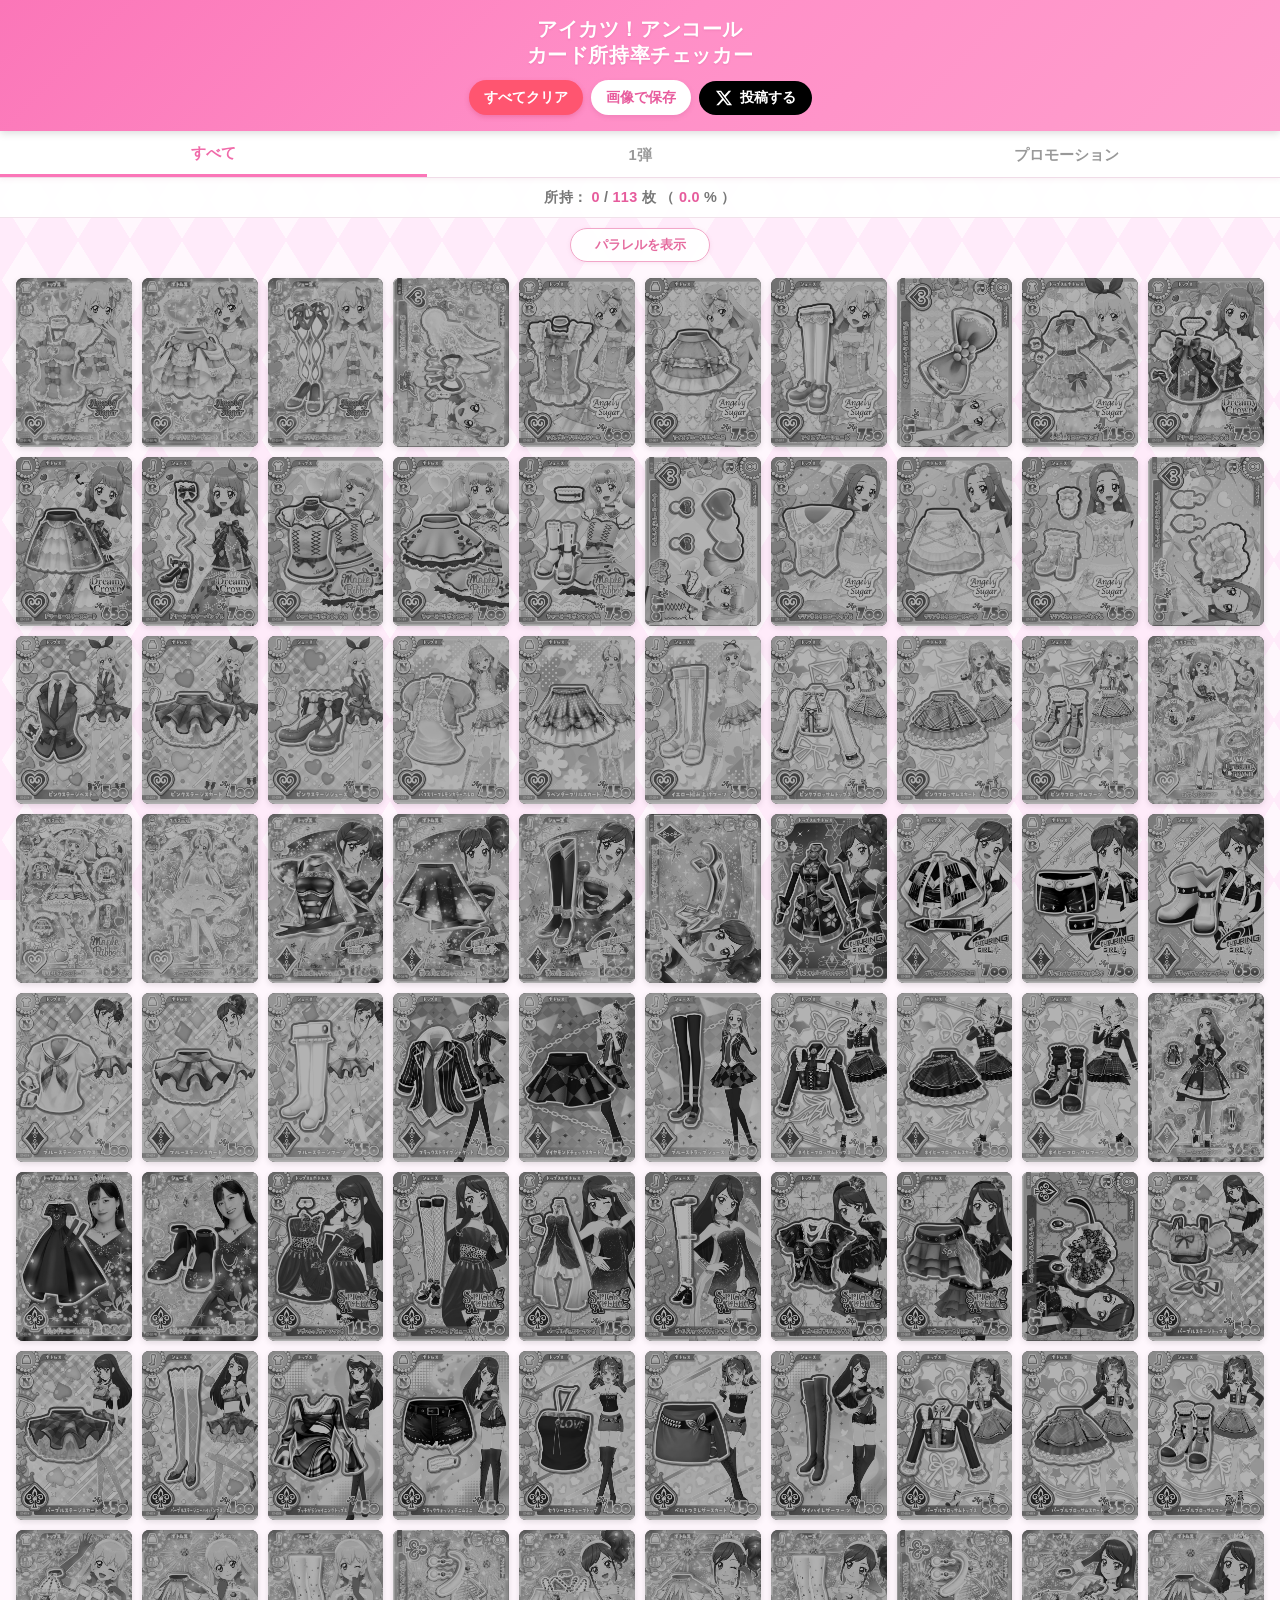
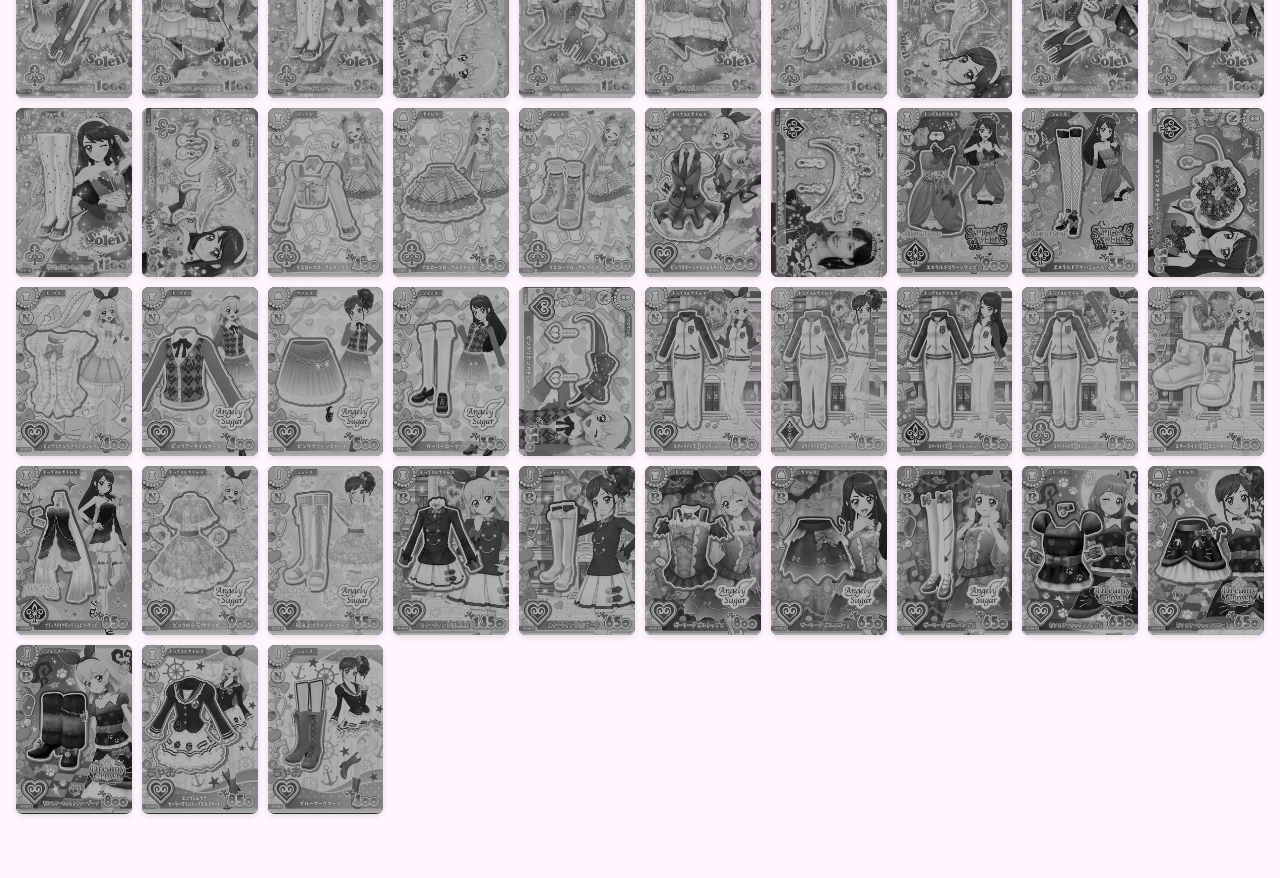
==== index.html @ 5aa7af46 "Update index.html" ====
<!DOCTYPE html>
<html lang="ja">
    <head>
        <meta charset="UTF-8">
        <meta
            name="viewport"
            content="width=device-width, initial-scale=1.0, maximum-scale=1.0"
        >

        <title>アイカツ！アンコール カード所持率チェッカー</title>

        <link rel="stylesheet" href="style.css">
    </head>

    <body>

        <!-- ==================== ヘッダー ==================== -->

        <header>
            <h1>
                アイカツ！アンコール<br>
                カード所持率チェッカー
            </h1>

            <div class="actions">

                <!-- すべてクリア -->
                <button
                    id="clearBtn"
                    class="btn danger"
                    type="button"
                >
                    すべてクリア
                </button>

                <!-- 所持状況を画像保存 -->
                <button
                    id="saveImageBtn"
                    class="btn save"
                    type="button"
                >
                    画像で保存
                </button>

                <!-- X投稿 -->
                <a
                    id="shareBtn"
                    class="x-share-btn"
                    href="#"
                    target="_blank"
                    rel="noopener noreferrer"
                >
                    <svg
                        viewBox="0 0 24 24"
                        width="18"
                        height="18"
                        fill="currentColor"
                        aria-hidden="true"
                    >
                        <path
                            d="M18.244 2.25h3.308l-7.227 8.26 8.502 11.24H16.17l-5.214-6.817L4.99 21.75H1.68l7.73-8.835L1.254 2.25H8.08l4.713 6.231zm-1.161 17.52h1.833L7.084 4.126H5.117z"
                        />
                    </svg>

                    <span>投稿する</span>
                </a>

            </div>
        </header>


        <!-- ==================== タブ ==================== -->

        <nav class="tabs">

            <button
                class="tab active"
                data-tab="all"
                type="button"
            >
                すべて
            </button>

            <button
                class="tab"
                data-tab="1"
                type="button"
            >
                1弾
            </button>

            <button
                class="tab"
                data-tab="promo"
                type="button"
            >
                プロモーション
            </button>

        </nav>


        <!-- ==================== 所持状況 ==================== -->

        <div class="stats">

            所持：
            <span id="ownedCount">0</span>
            /
            <span id="totalCount">0</span>
            枚

            （
            <span id="ownedPercentage">0</span>
            %
            ）

        </div>


        <!-- ==================== 表示設定 ==================== -->

        <div class="display-controls">

            <!-- 拡大・縮小 -->
            <button
                id="displayToggleBtn"
                class="display-toggle"
                type="button"
                aria-label="カード表示枚数を変更"
                aria-expanded="false"
            >
                <span class="display-toggle-label">拡大</span>

                <span
                    class="display-toggle-icon"
                    aria-hidden="true"
                >
                    +
                </span>
            </button>


            <!-- パラレル表示・非表示 -->
            <button
                id="parallelToggleBtn"
                class="display-toggle parallel-toggle"
                type="button"
                aria-label="パラレルカードの表示を変更"
                aria-pressed="false"
            >
                <span class="parallel-toggle-label">パラレルを表示</span>
            </button>

        </div>


        <!-- ==================== カード一覧 ==================== -->

        <main
            id="cardGrid"
            class="card-grid"
        ></main>


        <!-- ==================== スクリプト ==================== -->

        <script src="cards.js"></script>
        <script src="app.js"></script>

    </body>
</html>
---- style.css ----
/* =========================================================
   基本設定
========================================================= */

* {
  box-sizing: border-box;
  margin: 0;
  padding: 0;
}

html {
  scroll-behavior: smooth;
}

body {
  font-family:
    "Hiragino Maru Gothic ProN",
    "Hiragino Maru Gothic Pro",
    "Yu Gothic",
    "YuGothic",
    "Meiryo",
    sans-serif;

  font-weight: 500;
  color: #333;

  margin: 0;
  padding-bottom: 40px;

  min-height: 100vh;

  background-color: #fff7fd;

  background-image:
    linear-gradient(58deg, #ffebfa 26%, transparent 26.5%),
    linear-gradient(-58deg, #ffebfa 26%, transparent 26.5%),
    linear-gradient(58deg, transparent 73.5%, #ffebfa 74%),
    linear-gradient(-58deg, transparent 73.5%, #ffebfa 74%);

  background-size: 52px 80px;

  background-position:
    0 0,
    0 0,
    0 0,
    0 0;

  background-attachment: fixed;
}


/* =========================================================
   ヘッダー
========================================================= */

header {
  background:
    linear-gradient(
      135deg,
      #fb76b8 0%,
      #ff8fc7 50%,
      #ff9ecd 100%
    );

  color: #fff;

  padding: 16px;

  text-align: center;

  position: sticky;
  top: 0;

  z-index: 100;

  box-shadow:
    0 2px 8px rgba(0, 0, 0, 0.15);
}

header h1 {
  font-family:
    "Hiragino Maru Gothic ProN",
    "Hiragino Maru Gothic Pro",
    "Yu Gothic",
    "YuGothic",
    "Meiryo",
    sans-serif;

  font-size: 1.25rem;

  line-height: 1.3;

  font-weight: 700;

  margin-bottom: 12px;

  letter-spacing: 0.03em;

  text-shadow:
    0 1px 2px rgba(180, 60, 120, 0.2);
}


/* =========================================================
   ヘッダー内ボタン
========================================================= */

.actions {
  display: flex;

  gap: 8px;

  justify-content: center;

  align-items: center;

  flex-wrap: wrap;
}

.btn {
  border: none;

  border-radius: 999px;

  padding: 8px 15px;

  font-family: inherit;

  font-size: 0.9rem;

  font-weight: 700;

  cursor: pointer;

  transition:
    transform 0.15s,
    box-shadow 0.15s,
    opacity 0.15s;

  white-space: nowrap;
}

.btn:active {
  transform: scale(0.95);
}


/* =========================================================
   すべてクリア
========================================================= */

.btn.danger {
  background: #ff5570;

  color: #fff;

  box-shadow:
    0 2px 5px rgba(200, 40, 80, 0.25);
}

.btn.danger:hover {
  background: #ff4261;
}


/* =========================================================
   画像保存
========================================================= */

.btn.save {
  background: #fff;

  color: #e85b9d;

  box-shadow:
    0 2px 5px rgba(180, 70, 130, 0.2);
}

.btn.save:hover {
  background: #fff5fa;
}


/* =========================================================
   X投稿ボタン
========================================================= */

.x-share-btn {
  display: inline-flex;

  align-items: center;

  justify-content: center;

  gap: 7px;

  padding: 8px 16px;

  background: #000;

  color: #fff;

  border-radius: 999px;

  font-family: inherit;

  font-size: 0.9rem;

  font-weight: 700;

  text-decoration: none;

  border: none;

  cursor: pointer;

  transition:
    transform 0.15s,
    background 0.15s;

  line-height: 1;

  white-space: nowrap;
}

.x-share-btn:hover {
  background: #222;

  transform: scale(0.97);
}

.x-share-btn:active {
  transform: scale(0.94);
}

.x-share-btn svg {
  flex-shrink: 0;
}


/* =========================================================
   タブ
========================================================= */

.tabs {
  display: flex;

  background: rgba(255, 255, 255, 0.98);

  border-bottom: 1px solid #f0dce8;

  position: sticky;

  top: var(--header-height, 110px);

  z-index: 90;

  box-shadow:
    0 2px 5px rgba(180, 100, 140, 0.08);
}

.tab {
  flex: 1;

  min-width: 0;

  padding: 13px 4px 11px;

  border: none;

  background: transparent;

  font-family: inherit;

  font-size: 0.92rem;

  font-weight: 700;

  color: #999;

  cursor: pointer;

  transition:
    color 0.2s,
    background 0.2s;

  position: relative;
}

.tab:hover {
  background: #fff7fb;

  color: #e88bb5;
}

.tab.active {
  color: #f06aa9;

  background: #fff;

  border-bottom: 3px solid #fb76b8;
}


/* =========================================================
   所持率
========================================================= */

.stats {
  text-align: center;

  padding: 10px 8px;

  font-size: 0.9rem;

  font-weight: 600;

  color: #777;

  background: rgba(255, 255, 255, 0.95);

  border-bottom: 1px solid #f0e2ea;

  letter-spacing: 0.02em;
}

.stats span {
  color: #e65b9c;

  font-weight: 700;
}


/* =========================================================
   表示設定ボタン
========================================================= */

.display-controls {
  display: flex;

  justify-content: center;

  align-items: center;

  gap: 8px;

  padding: 10px 12px 2px;
}


/* =========================================================
   表示設定ボタン共通
   パラレル・拡大縮小を完全に同じサイズにする
========================================================= */

.parallel-toggle,
.display-toggle {
  display: inline-flex;

  align-items: center;

  justify-content: center;

  width: 140px;

  min-width: 140px;

  height: 34px;

  padding: 0 13px;

  border: 1px solid #f2a7c9;

  border-radius: 999px;

  background: rgba(255, 255, 255, 0.95);

  color: #e56b9f;

  font-family: inherit;

  font-size: 0.8rem;

  font-weight: 700;

  line-height: 1;

  cursor: pointer;

  box-shadow:
    0 1px 4px rgba(200, 90, 140, 0.12);

  transition:
    background 0.2s,
    color 0.2s,
    transform 0.15s,
    box-shadow 0.2s;

  white-space: nowrap;

  appearance: none;

  -webkit-appearance: none;
}


/* =========================================================
   ボタン共通ホバー
========================================================= */

.parallel-toggle:hover,
.display-toggle:hover {
  background: #fff1f8;

  box-shadow:
    0 2px 6px rgba(200, 90, 140, 0.18);
}


/* =========================================================
   ボタン共通クリック
========================================================= */

.parallel-toggle:active,
.display-toggle:active {
  transform: scale(0.94);
}


/* =========================================================
   パラレル表示中
========================================================= */

.parallel-toggle.is-active {
  background: #f783b6;

  border-color: #f783b6;

  color: #fff;

  box-shadow:
    0 2px 5px rgba(200, 90, 140, 0.25);
}

.parallel-toggle.is-active:hover {
  background: #e965a3;

  border-color: #e965a3;
}


/* =========================================================
   拡大縮小ボタン
========================================================= */

.display-toggle {
  gap: 8px;
}


/* =========================================================
   拡大縮小ボタンの文字
========================================================= */

.display-toggle-label {
  display: inline-block;

  line-height: 1;
}


/* =========================================================
   拡大縮小ボタンのアイコン
========================================================= */

.display-toggle-icon {
  display: inline-flex;

  align-items: center;

  justify-content: center;

  flex-shrink: 0;

  width: 18px;

  height: 18px;

  border-radius: 50%;

  background: #f783b6;

  color: #fff;

  font-size: 15px;

  font-weight: 700;

  line-height: 18px;

  transition:
    transform 0.25s ease,
    background 0.2s ease;
}

.display-toggle.is-expanded .display-toggle-icon {
  background: #e965a3;

  transform: rotate(180deg);
}


/* =========================================================
   カード一覧
========================================================= */

.card-grid {
  display: grid;

  grid-template-columns:
    repeat(10, minmax(0, 1fr));

  gap: 10px;

  padding: 14px 16px 24px;

  width: 100%;

  max-width: 1600px;

  margin: 0 auto;
}


/* =========================================================
   カード
========================================================= */

.card-item {
  position: relative;

  aspect-ratio: 59 / 86;

  border-radius: 7px;

  overflow: hidden;

  box-shadow:
    0 2px 6px rgba(0, 0, 0, 0.12);

  cursor: pointer;

  user-select: none;

  background: #2a2a2a;

  transition:
    transform 0.15s,
    box-shadow 0.15s;
}

.card-item:hover {
  box-shadow:
    0 4px 10px rgba(0, 0, 0, 0.18);
}

.card-item:active {
  transform: scale(0.95);
}


/* =========================================================
   カード画像
========================================================= */

.card-item img {
  width: 100%;

  height: 100%;

  object-fit: contain;

  display: block;

  transition: none !important;
}


/* =========================================================
   横長画像
========================================================= */

.card-item img.rotate-90 {
  position: absolute;

  top: 50%;

  left: 50%;

  width: 145.76%;

  height: auto;

  max-width: none;

  object-fit: contain;

  transform:
    translate(-50%, -50%)
    rotate(90deg);

  transform-origin: center center;
}


/* =========================================================
   未所持カード
========================================================= */

.card-item.unowned img {
  filter:
    grayscale(100%)
    brightness(0.7);
}


/* =========================================================
   所持数バッジ
========================================================= */

.badge {
  position: absolute;

  top: 4px;

  right: 4px;

  min-width: 22px;

  height: 22px;

  background: #ff4757;

  color: #fff;

  font-size: 12px;

  font-weight: 700;

  border-radius: 11px;

  display: flex;

  align-items: center;

  justify-content: center;

  padding: 0 5px;

  box-shadow:
    0 1px 3px rgba(0, 0, 0, 0.3);

  z-index: 10;

  line-height: 1;
}

.badge.hidden {
  display: none;
}


/* =========================================================
   PC
   横10枚固定
   表示設定ボタンはPCでは不要
========================================================= */

@media (min-width: 769px) {

  .card-grid {
    grid-template-columns:
      repeat(10, minmax(0, 1fr));
  }


  #displayToggleBtn {
    display: none;
  }
}


/* =========================================================
   タブレット
========================================================= */

@media (min-width: 601px) and (max-width: 768px) {

  .card-grid {
    grid-template-columns:
      repeat(8, minmax(0, 1fr));

    gap: 9px;

    padding-left: 12px;

    padding-right: 12px;
  }
}


/* =========================================================
   スマホ
========================================================= */

@media (max-width: 600px) {

  header {
    padding: 13px 10px 12px;
  }

  header h1 {
    font-size: 1.08rem;

    margin-bottom: 10px;
  }


  .actions {
    gap: 6px;
  }


  .btn,
  .x-share-btn {
    padding: 7px 11px;

    font-size: 0.78rem;
  }


  .tabs {
    top: var(--header-height, 105px);
  }


  .tab {
    padding: 11px 2px 9px;

    font-size: 0.82rem;
  }


  .stats {
    padding: 8px 5px;

    font-size: 0.82rem;
  }


  .display-controls {
    padding-top: 8px;

    padding-bottom: 2px;

    gap: 6px;
  }


  /* =======================================================
     スマホでも2つのボタンを完全に同じサイズ
  ======================================================= */

  .parallel-toggle,
  .display-toggle {
    width: 140px;

    min-width: 140px;

    height: 34px;

    padding: 0 10px;

    font-size: 0.76rem;
  }


  .card-grid {

    /*
      デフォルト：横3枚
    */

    grid-template-columns:
      repeat(3, minmax(0, 1fr));

    gap: 8px;

    padding:
      10px
      8px
      20px;
  }


  /*
    「拡大」を押した状態

    横6枚
  */

  .card-grid.expanded {
    grid-template-columns:
      repeat(6, minmax(0, 1fr));

    gap: 4px;

    padding-left: 5px;

    padding-right: 5px;
  }


  .card-item {
    border-radius: 5px;
  }


  .badge {
    top: 2px;

    right: 2px;

    min-width: 18px;

    height: 18px;

    font-size: 10px;

    border-radius: 9px;

    padding: 0 4px;
  }
}


/* =========================================================
   小さいスマホ
========================================================= */

@media (max-width: 400px) {

  .actions {
    gap: 5px;
  }


  .btn,
  .x-share-btn {
    padding: 7px 9px;

    font-size: 0.74rem;
  }


  .display-controls {
    gap: 5px;
  }


  .parallel-toggle,
  .display-toggle {
    width: 135px;

    min-width: 135px;

    height: 34px;

    padding: 0 8px;

    font-size: 0.73rem;
  }


  .display-toggle-icon {
    width: 18px;

    height: 18px;

    font-size: 14px;
  }


  .card-grid {
    gap: 6px;

    padding-left: 6px;

    padding-right: 6px;
  }


  .card-grid.expanded {
    gap: 3px;

    padding-left: 3px;

    padding-right: 3px;
  }
}


/* =========================================================
   画像保存用の一時キャンバスなど
========================================================= */

#captureArea {
  position: absolute;

  left: -99999px;

  top: 0;

  pointer-events: none;

  background: #fff;
}


/* =========================================================
   保存中などの状態
========================================================= */

.is-saving {
  opacity: 0.65;

  pointer-events: none;
}


/* =========================================================
   アニメーション
========================================================= */

@keyframes displayTogglePop {

  0% {
    transform: scale(1);
  }

  50% {
    transform: scale(1.08);
  }

  100% {
    transform: scale(1);
  }
}

.display-toggle.changed {
  animation: displayTogglePop 0.25s ease;
}


/* =========================================================
   アニメーションを減らす設定の端末への配慮
========================================================= */

@media (prefers-reduced-motion: reduce) {

  *,
  *::before,
  *::after {
    scroll-behavior: auto !important;

    transition-duration: 0.01ms !important;

    animation-duration: 0.01ms !important;

    animation-iteration-count: 1 !important;
  }
}
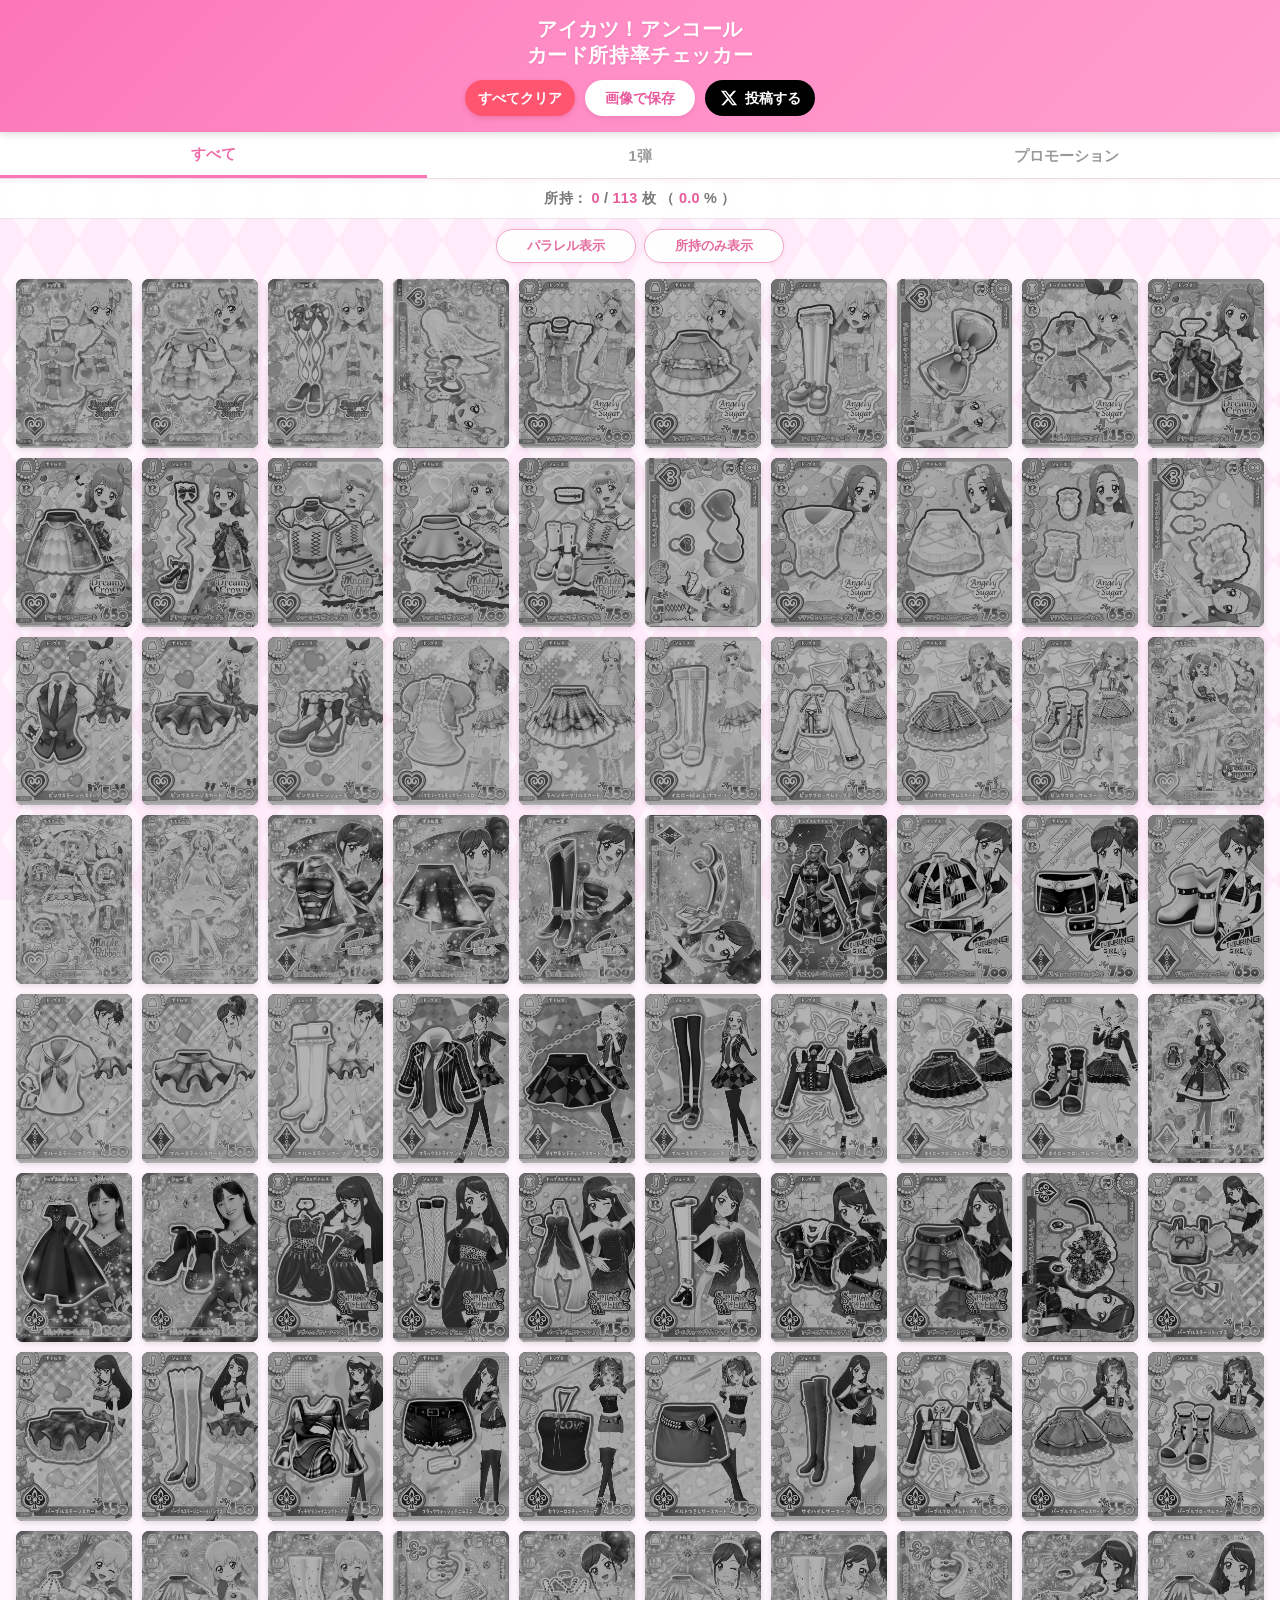
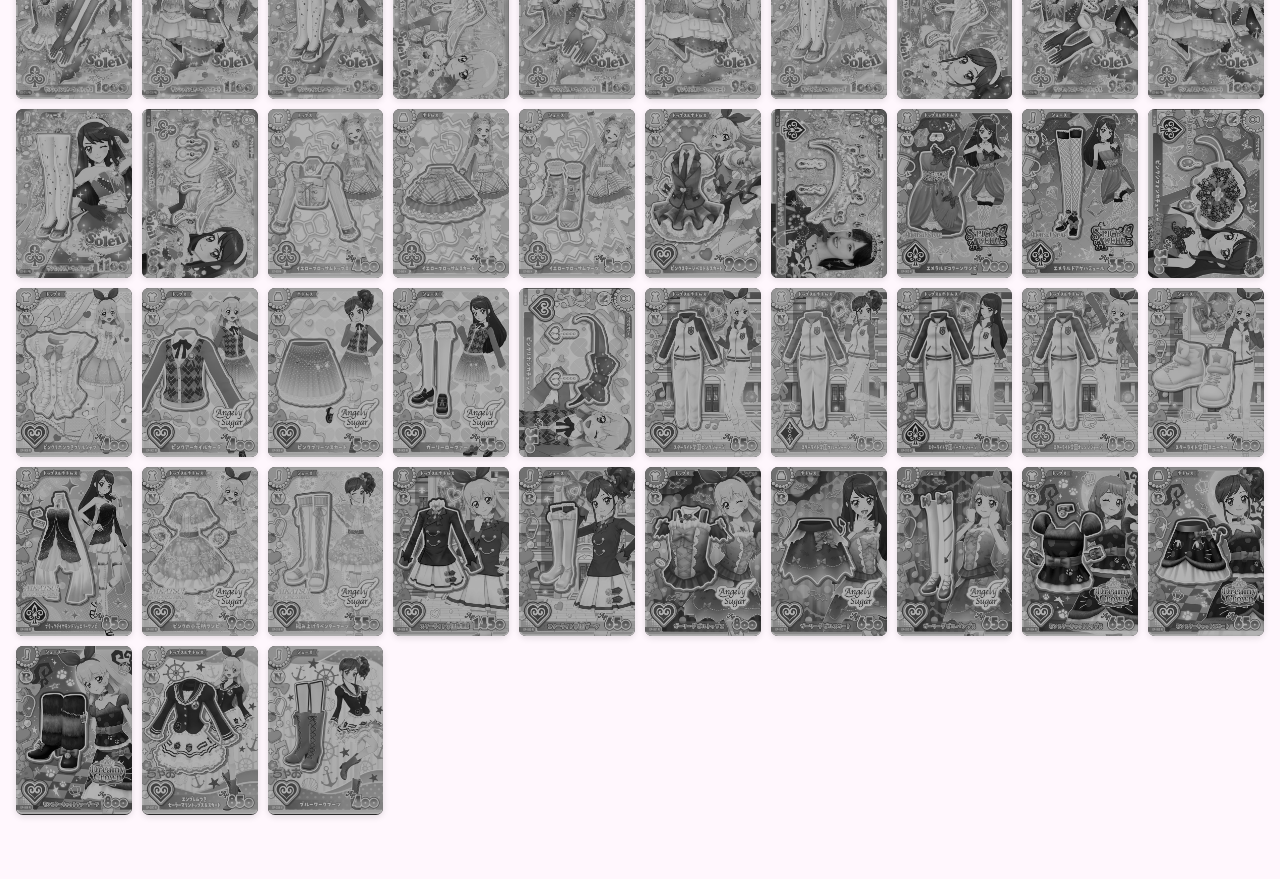
==== commit 8a62d63e: "Add files via upload" ====
--- a/index.html
+++ b/index.html
@@ -140,7 +140,6 @@
                 </span>
             </button>
 
-
             <!-- パラレル表示・非表示 -->
             <button
                 id="parallelToggleBtn"
@@ -149,11 +148,21 @@
                 aria-label="パラレルカードの表示を変更"
                 aria-pressed="false"
             >
-                <span class="parallel-toggle-label">パラレルを表示</span>
+                <span class="parallel-toggle-label">パラレル表示</span>
+            </button>
+
+            <!-- 所持のみ表示 -->
+            <button
+                id="ownedOnlyToggleBtn"
+                class="display-toggle owned-only-toggle"
+                type="button"
+                aria-label="所持カードのみ表示"
+                aria-pressed="false"
+            >
+                <span class="owned-only-toggle-label">所持のみ表示</span>
             </button>
 
         </div>
-
 
         <!-- ==================== カード一覧 ==================== -->
 
--- a/style.css
+++ b/style.css
@@ -108,7 +108,7 @@
 .actions {
   display: flex;
 
-  gap: 8px;
+  gap: 10px;
 
   justify-content: center;
 
@@ -117,30 +117,55 @@
   flex-wrap: wrap;
 }
 
-.btn {
+
+/* =========================================================
+   ヘッダー内ボタン共通
+   すべてクリア・画像保存・X投稿を同じ幅にする
+========================================================= */
+
+.btn,
+.x-share-btn {
+  width: 110px;
+
+  min-width: 110px;
+
+  height: 36px;
+
+  display: inline-flex;
+
+  align-items: center;
+
+  justify-content: center;
+
+  box-sizing: border-box;
+
+  border-radius: 999px;
+
+  font-family: inherit;
+
+  font-size: 0.9rem;
+
+  font-weight: 700;
+
+  line-height: 1;
+
+  white-space: nowrap;
+
+  cursor: pointer;
+
+  text-decoration: none;
+
   border: none;
-
-  border-radius: 999px;
-
-  padding: 8px 15px;
-
-  font-family: inherit;
-
-  font-size: 0.9rem;
-
-  font-weight: 700;
-
-  cursor: pointer;
 
   transition:
     transform 0.15s,
     box-shadow 0.15s,
     opacity 0.15s;
-
-  white-space: nowrap;
-}
-
-.btn:active {
+}
+
+
+.btn:active,
+.x-share-btn:active {
   transform: scale(0.95);
 }
 
@@ -193,8 +218,6 @@
   justify-content: center;
 
   gap: 7px;
-
-  padding: 8px 16px;
 
   background: #000;
 
@@ -354,7 +377,8 @@
 ========================================================= */
 
 .parallel-toggle,
-.display-toggle {
+.display-toggle,
+.owned-only-toggle {
   display: inline-flex;
 
   align-items: center;
@@ -428,6 +452,28 @@
 
 
 /* =========================================================
+   所持中のみ表示
+========================================================= */
+
+.owned-only-toggle.is-active {
+    background: #f783b6;
+
+    border-color: #f783b6;
+
+    color: #fff;
+
+    box-shadow:
+        0 2px 5px rgba(200, 90, 140, 0.25);
+}
+
+.owned-only-toggle.is-active:hover {
+    background: #e965a3;
+
+    border-color: #e965a3;
+}
+
+
+/* =========================================================
    パラレル表示中
 ========================================================= */
 
@@ -843,6 +889,51 @@
   }
 }
 
+/* =========================================================
+   スマホ：操作ボタンをコンパクトにする
+========================================================= */
+
+@media (max-width: 600px) {
+
+  #displayToggleBtn,
+  #parallelToggleBtn,
+  #ownedOnlyToggleBtn {
+
+    padding-left: 8px;
+    padding-right: 8px;
+
+    font-size: 13px;
+
+    white-space: nowrap;
+  }
+
+
+  /*
+    拡大・縮小ボタン
+  */
+
+  #displayToggleBtn {
+    min-width: 72px;
+  }
+
+
+  /*
+    パラレル表示ボタン
+  */
+
+  #parallelToggleBtn {
+    min-width: 110px;
+  }
+
+
+  /*
+    所持のみ表示ボタン
+  */
+
+  #ownedOnlyToggleBtn {
+    min-width: 100px;
+  }
+}
 
 /* =========================================================
    小さいスマホ
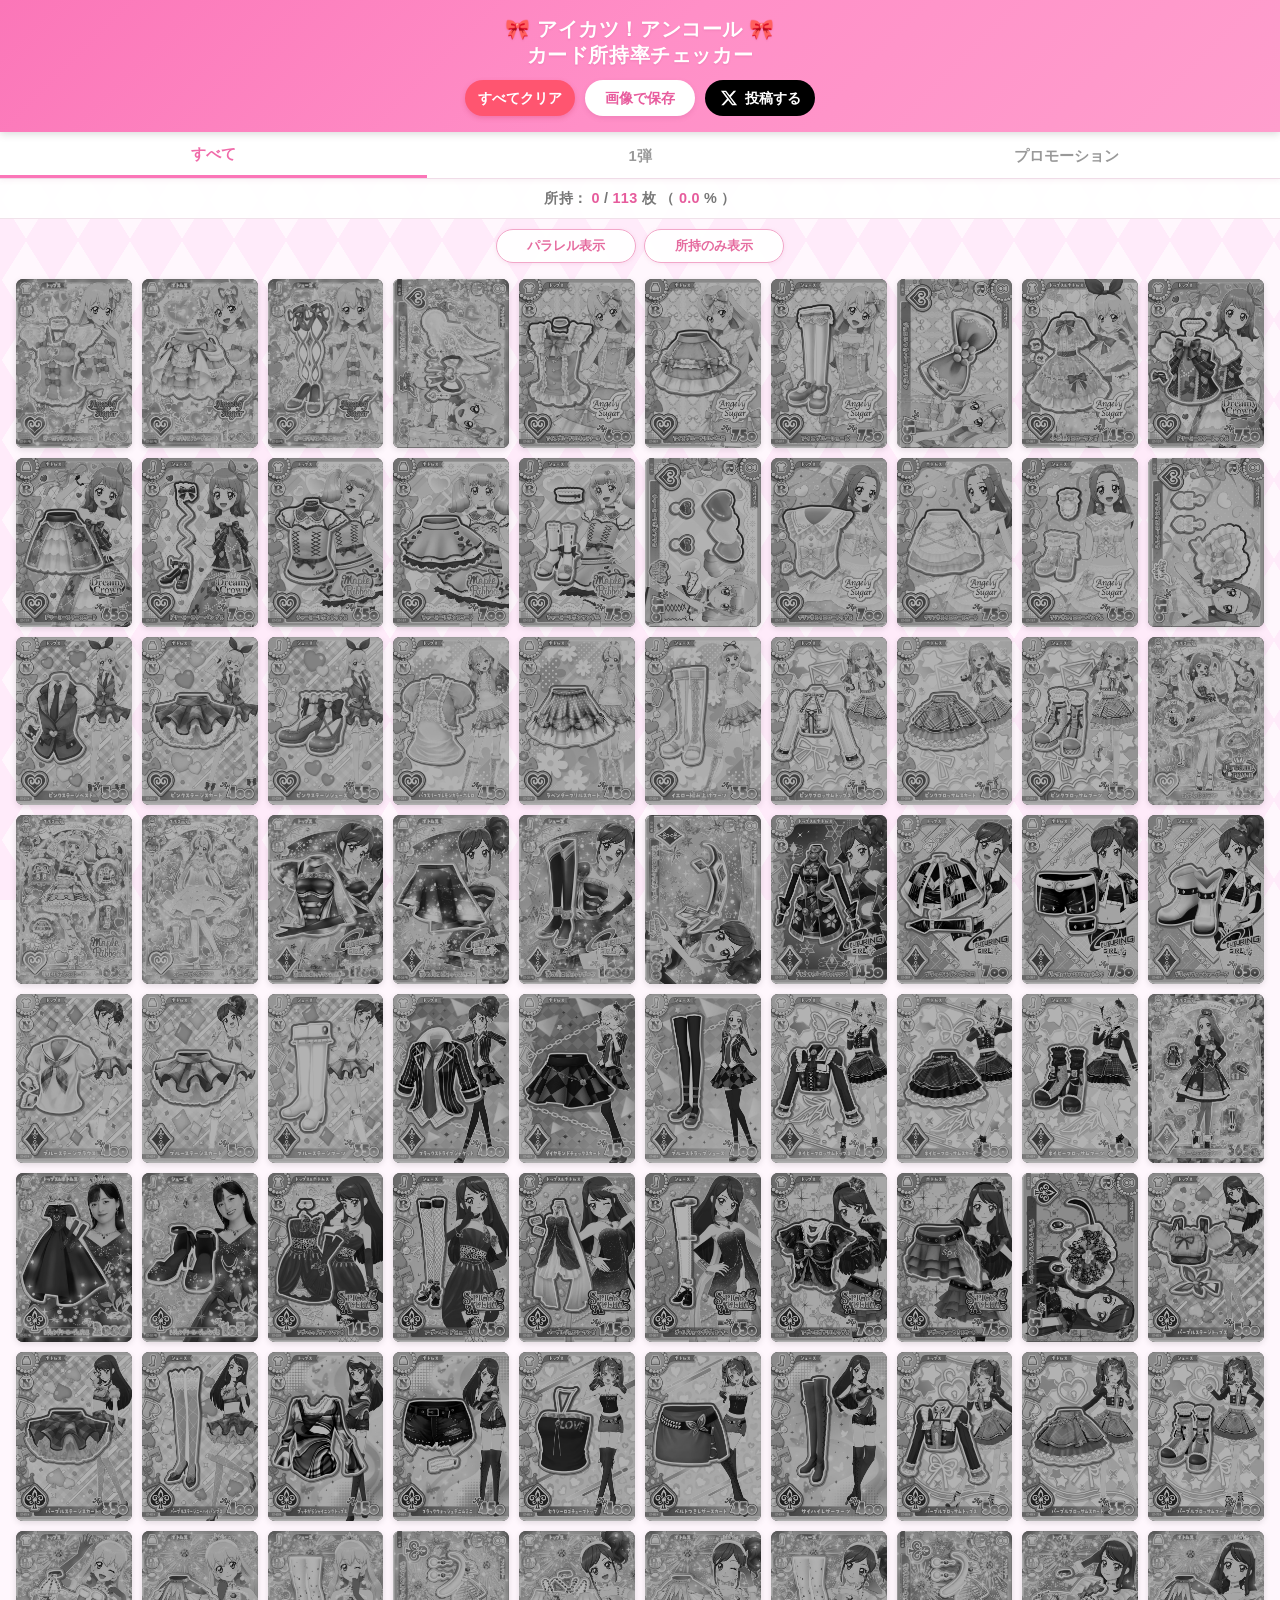
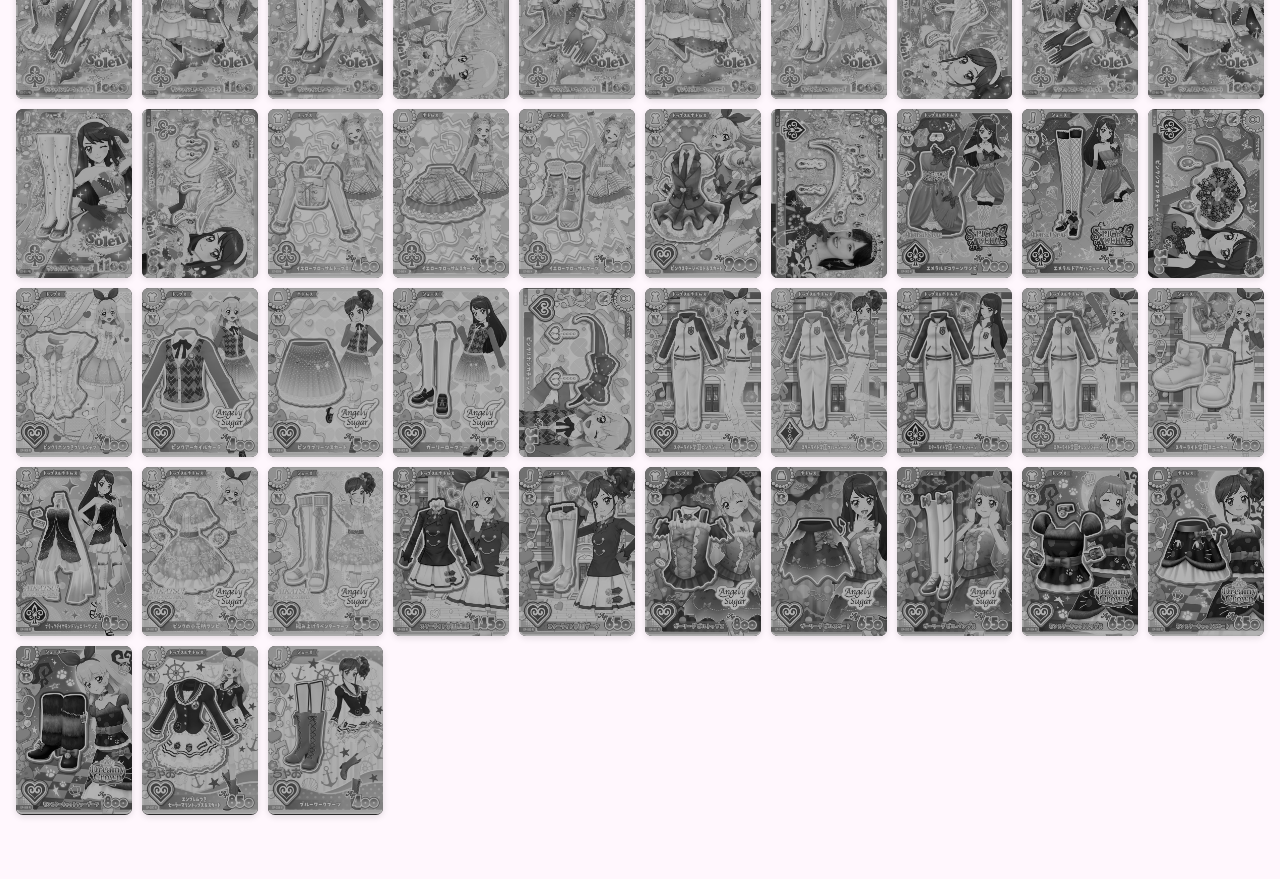
==== commit e527eaca: "Update index.html" ====
--- a/index.html
+++ b/index.html
@@ -18,7 +18,7 @@
 
         <header>
             <h1>
-                アイカツ！アンコール<br>
+                🎀 アイカツ！アンコール 🎀<br>
                 カード所持率チェッカー
             </h1>
 
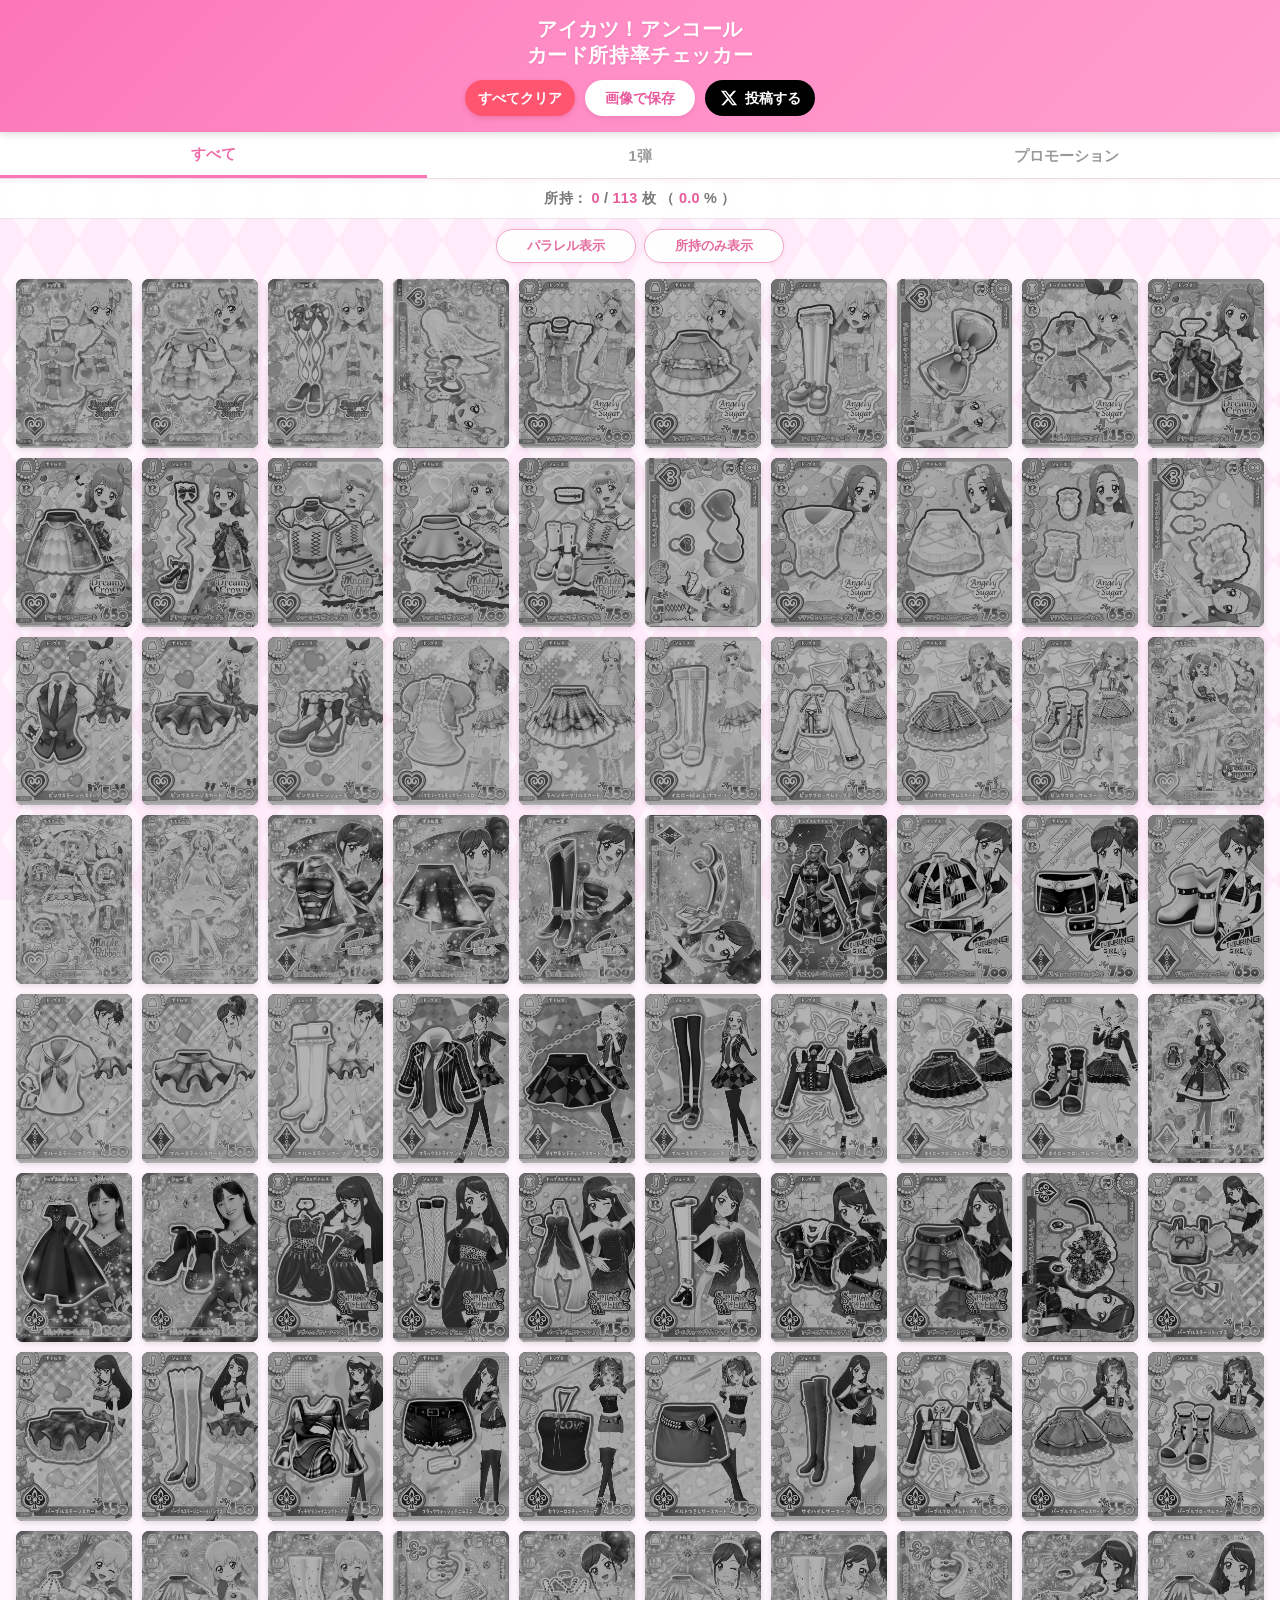
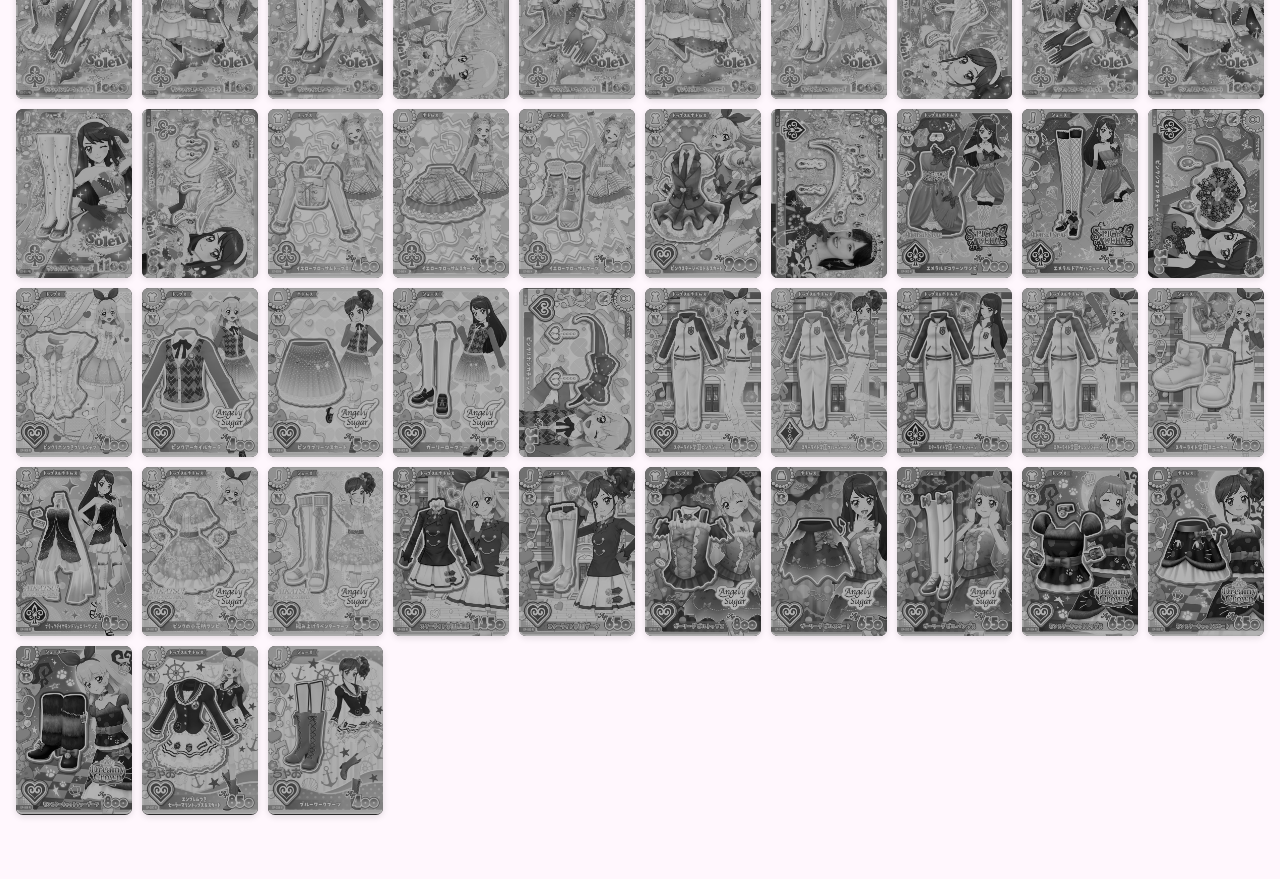
==== commit 2ccca4da: "Add files via upload" ====
--- a/index.html
+++ b/index.html
@@ -18,7 +18,7 @@
 
         <header>
             <h1>
-                🎀 アイカツ！アンコール 🎀<br>
+                アイカツ！アンコール<br>
                 カード所持率チェッカー
             </h1>
 
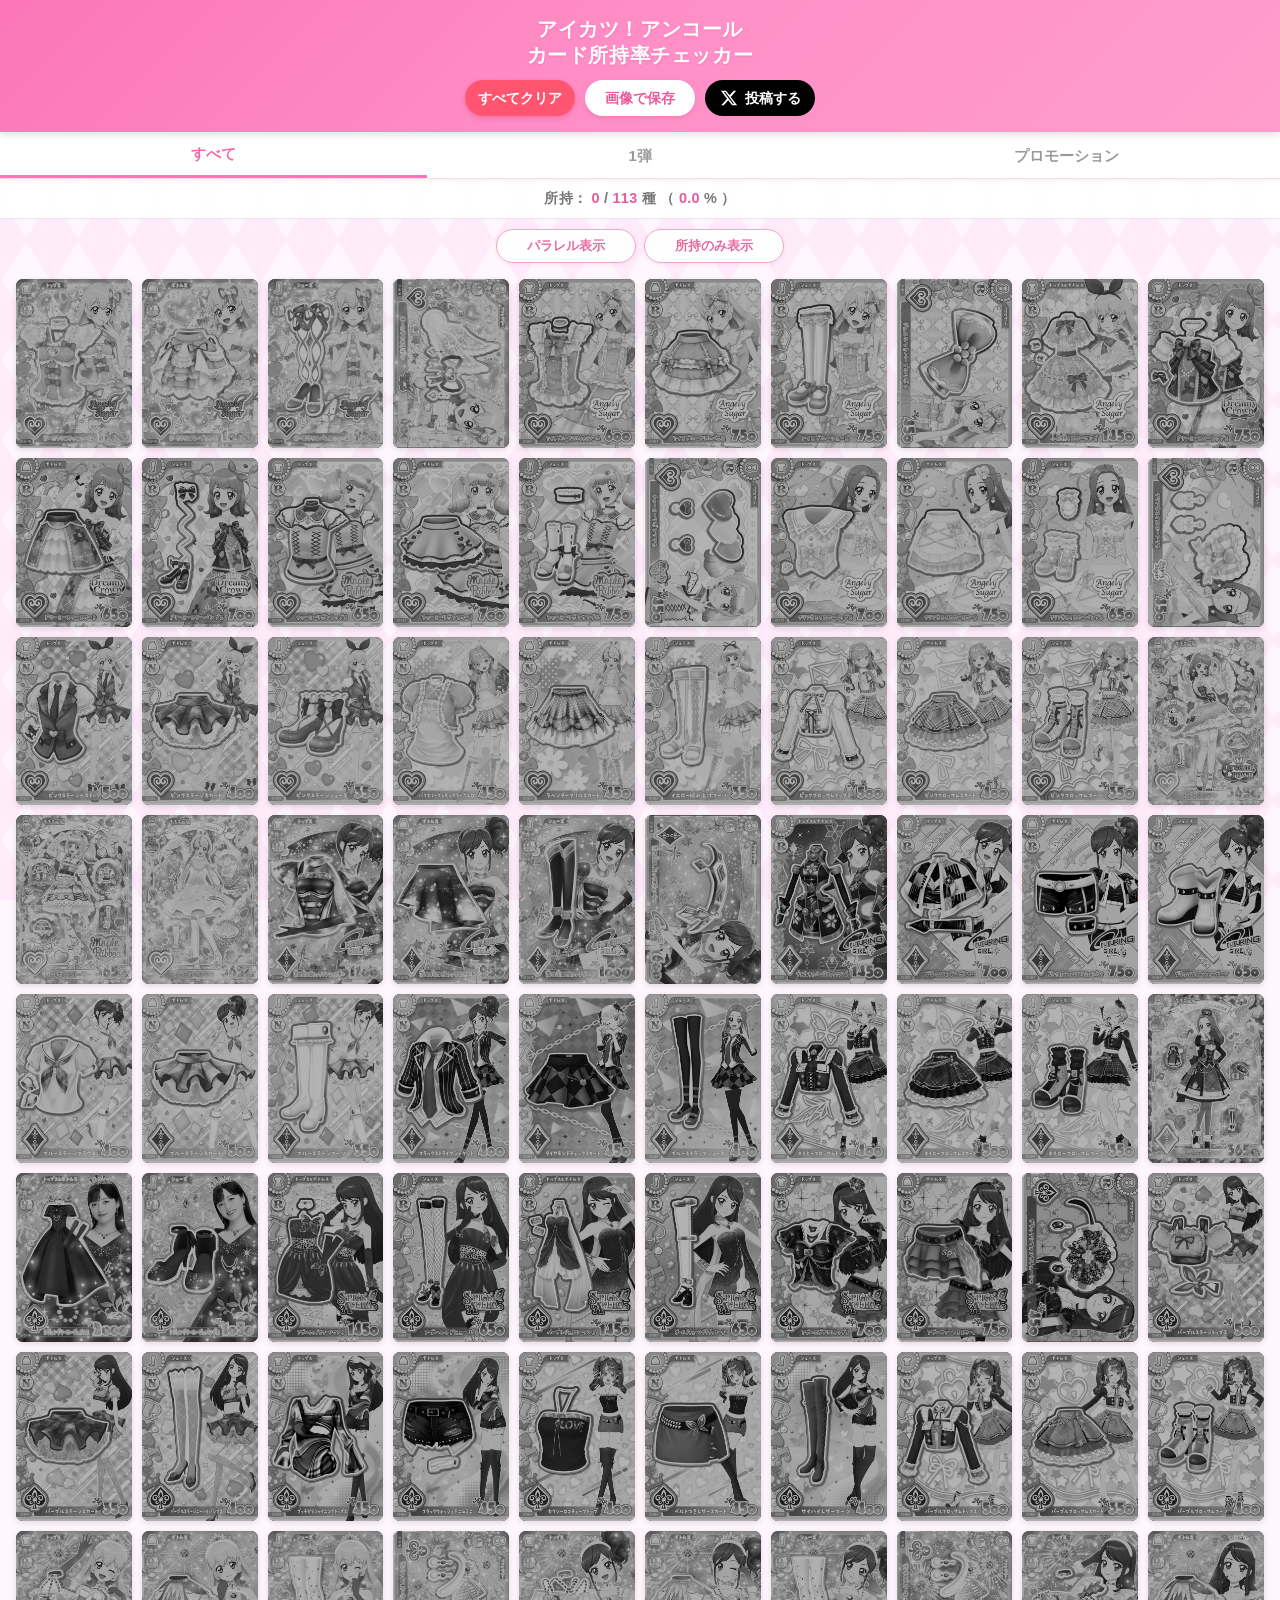
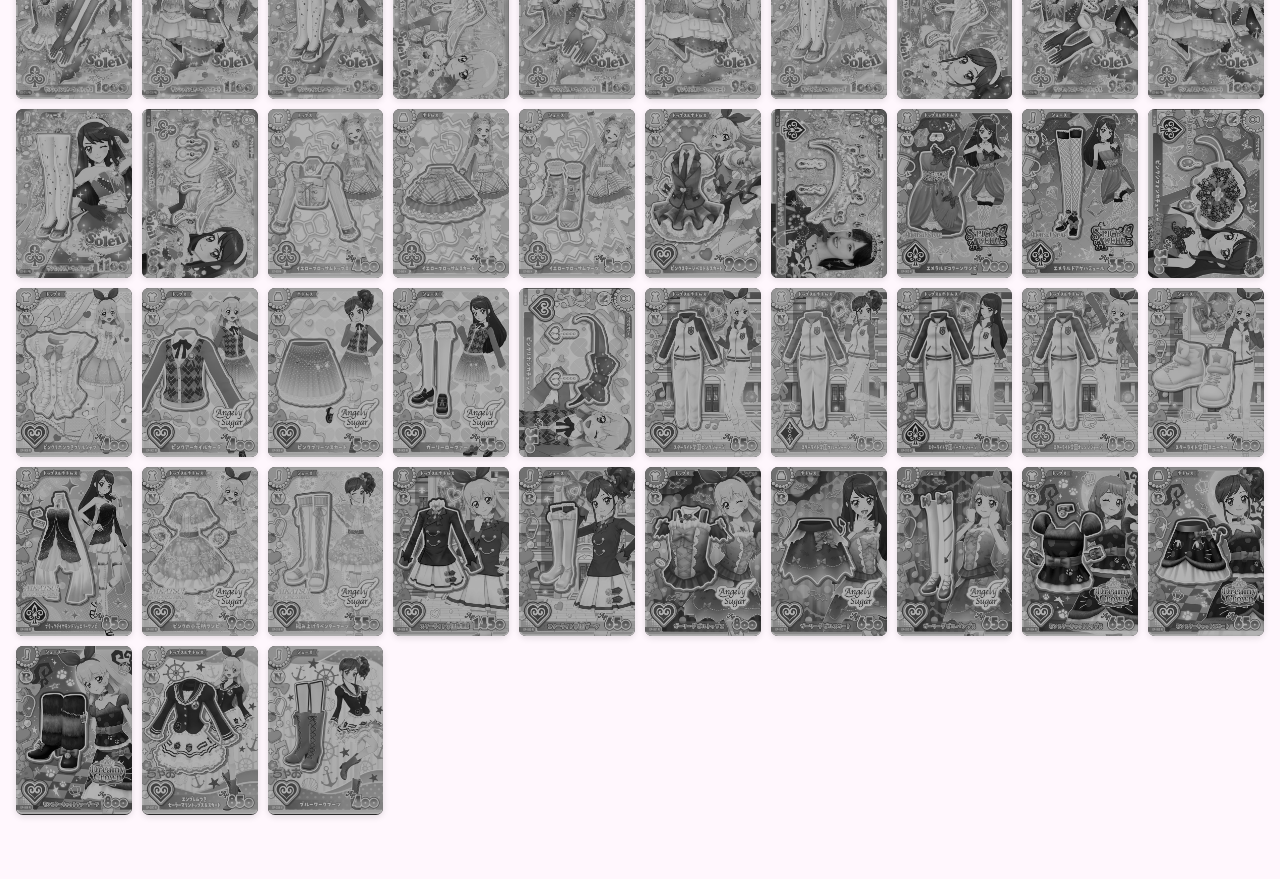
==== commit 5f577059: "Update index.html" ====
--- a/index.html
+++ b/index.html
@@ -108,7 +108,7 @@
             <span id="ownedCount">0</span>
             /
             <span id="totalCount">0</span>
-            枚
+            種
 
             （
             <span id="ownedPercentage">0</span>
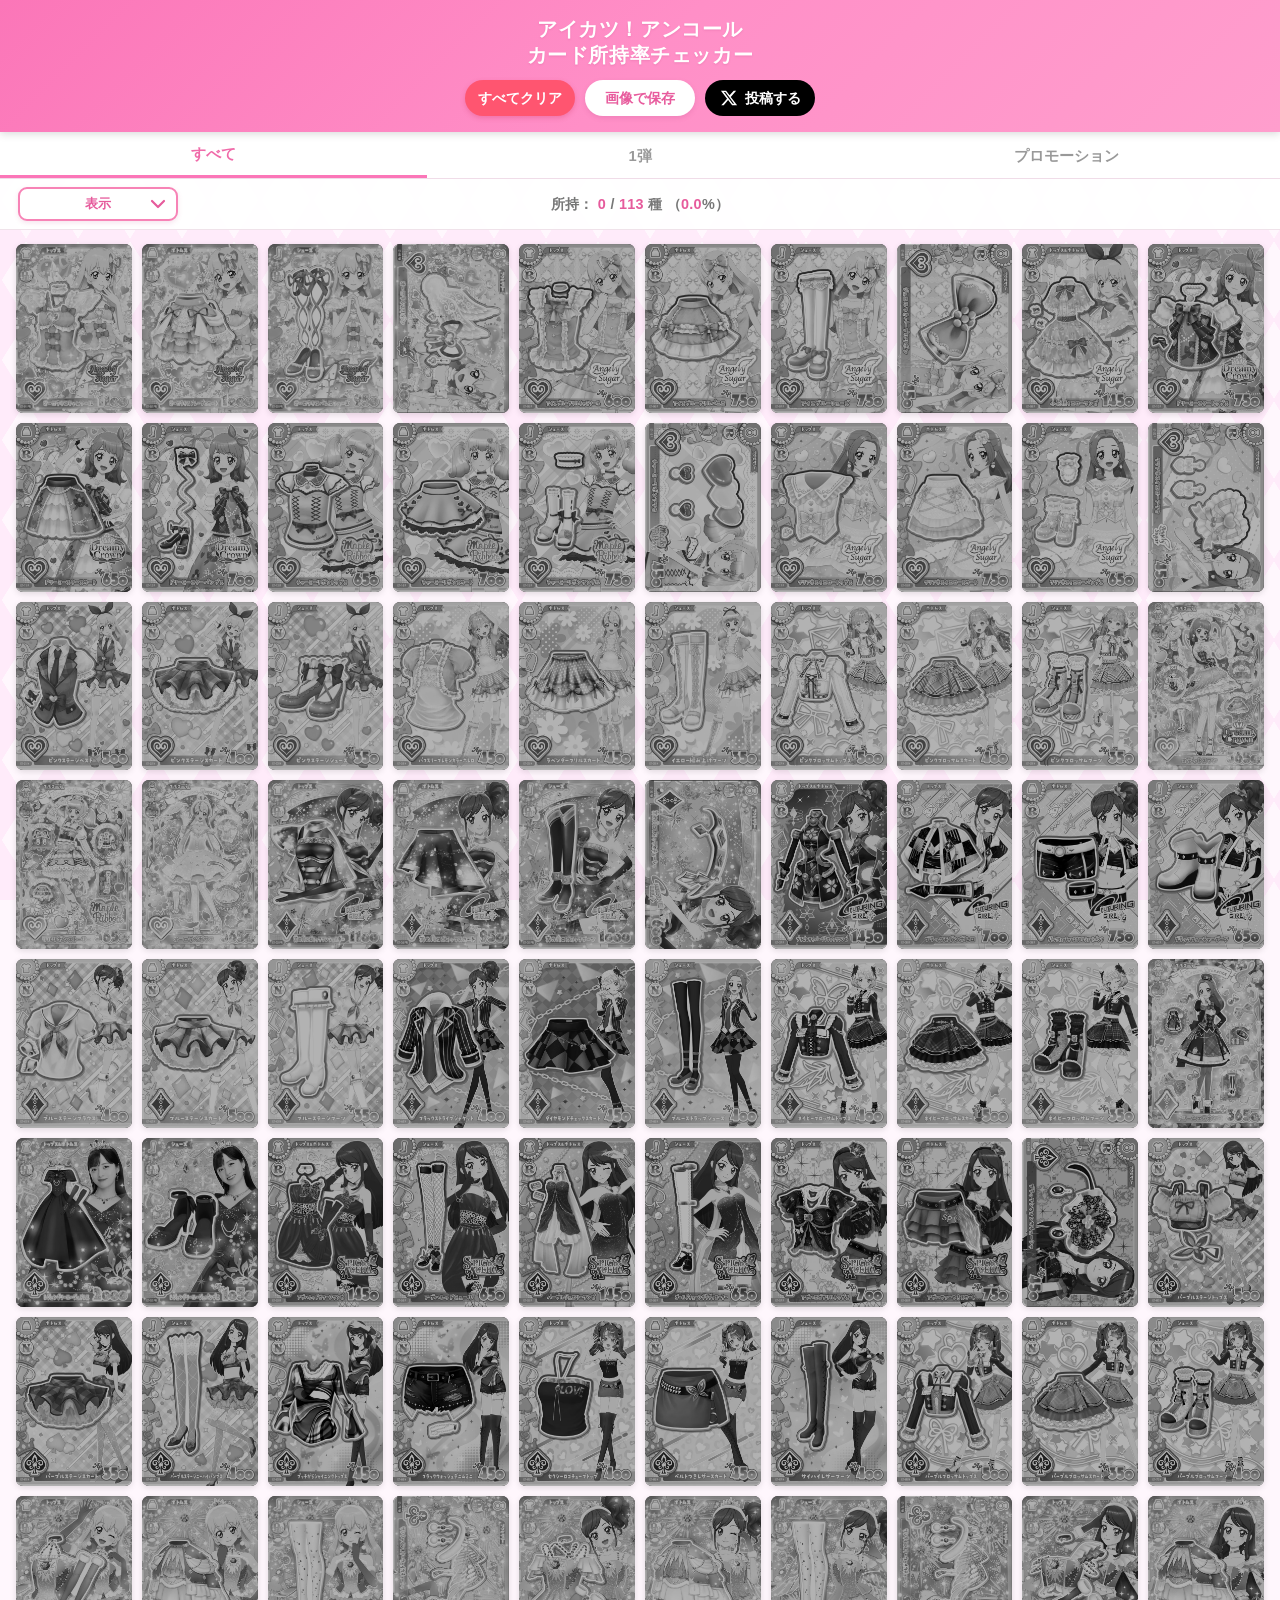
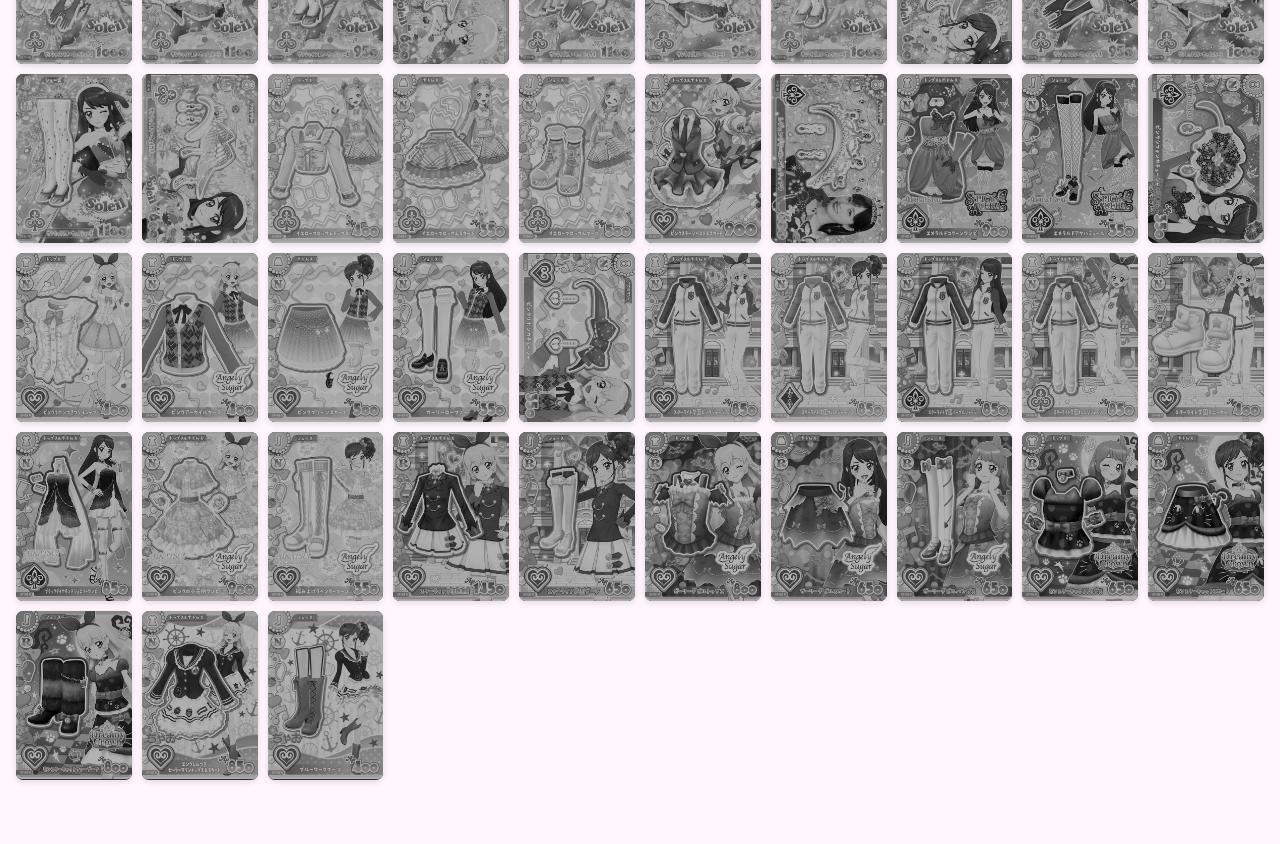
==== commit d7f0d336: "Add files via upload" ====
--- a/index.html
+++ b/index.html
@@ -1,181 +1,252 @@
-<!DOCTYPE html>
-<html lang="ja">
-    <head>
-        <meta charset="UTF-8">
-        <meta
-            name="viewport"
-            content="width=device-width, initial-scale=1.0, maximum-scale=1.0"
-        >
-
-        <title>アイカツ！アンコール カード所持率チェッカー</title>
-
-        <link rel="stylesheet" href="style.css">
-    </head>
-
-    <body>
-
-        <!-- ==================== ヘッダー ==================== -->
-
-        <header>
-            <h1>
-                アイカツ！アンコール<br>
-                カード所持率チェッカー
-            </h1>
-
-            <div class="actions">
-
-                <!-- すべてクリア -->
-                <button
-                    id="clearBtn"
-                    class="btn danger"
-                    type="button"
-                >
-                    すべてクリア
-                </button>
-
-                <!-- 所持状況を画像保存 -->
-                <button
-                    id="saveImageBtn"
-                    class="btn save"
-                    type="button"
-                >
-                    画像で保存
-                </button>
-
-                <!-- X投稿 -->
-                <a
-                    id="shareBtn"
-                    class="x-share-btn"
-                    href="#"
-                    target="_blank"
-                    rel="noopener noreferrer"
-                >
-                    <svg
-                        viewBox="0 0 24 24"
-                        width="18"
-                        height="18"
-                        fill="currentColor"
-                        aria-hidden="true"
-                    >
-                        <path
-                            d="M18.244 2.25h3.308l-7.227 8.26 8.502 11.24H16.17l-5.214-6.817L4.99 21.75H1.68l7.73-8.835L1.254 2.25H8.08l4.713 6.231zm-1.161 17.52h1.833L7.084 4.126H5.117z"
-                        />
-                    </svg>
-
-                    <span>投稿する</span>
-                </a>
-
-            </div>
-        </header>
-
-
-        <!-- ==================== タブ ==================== -->
-
-        <nav class="tabs">
-
-            <button
-                class="tab active"
-                data-tab="all"
-                type="button"
-            >
-                すべて
-            </button>
-
-            <button
-                class="tab"
-                data-tab="1"
-                type="button"
-            >
-                1弾
-            </button>
-
-            <button
-                class="tab"
-                data-tab="promo"
-                type="button"
-            >
-                プロモーション
-            </button>
-
-        </nav>
-
-
-        <!-- ==================== 所持状況 ==================== -->
-
-        <div class="stats">
-
-            所持：
-            <span id="ownedCount">0</span>
-            /
-            <span id="totalCount">0</span>
-            種
-
-            （
-            <span id="ownedPercentage">0</span>
-            %
-            ）
-
-        </div>
-
-
-        <!-- ==================== 表示設定 ==================== -->
-
-        <div class="display-controls">
-
-            <!-- 拡大・縮小 -->
-            <button
-                id="displayToggleBtn"
-                class="display-toggle"
-                type="button"
-                aria-label="カード表示枚数を変更"
-                aria-expanded="false"
-            >
-                <span class="display-toggle-label">拡大</span>
-
-                <span
-                    class="display-toggle-icon"
-                    aria-hidden="true"
-                >
-                    +
-                </span>
-            </button>
-
-            <!-- パラレル表示・非表示 -->
-            <button
-                id="parallelToggleBtn"
-                class="display-toggle parallel-toggle"
-                type="button"
-                aria-label="パラレルカードの表示を変更"
-                aria-pressed="false"
-            >
-                <span class="parallel-toggle-label">パラレル表示</span>
-            </button>
-
-            <!-- 所持のみ表示 -->
-            <button
-                id="ownedOnlyToggleBtn"
-                class="display-toggle owned-only-toggle"
-                type="button"
-                aria-label="所持カードのみ表示"
-                aria-pressed="false"
-            >
-                <span class="owned-only-toggle-label">所持のみ表示</span>
-            </button>
-
-        </div>
-
-        <!-- ==================== カード一覧 ==================== -->
-
-        <main
-            id="cardGrid"
-            class="card-grid"
-        ></main>
-
-
-        <!-- ==================== スクリプト ==================== -->
-
-        <script src="cards.js"></script>
-        <script src="app.js"></script>
-
-    </body>
-</html>
+<!DOCTYPE html>
+<html lang="ja">
+<head>
+  <meta charset="UTF-8">
+  <meta name="viewport" content="width=device-width, initial-scale=1.0, maximum-scale=1.0">
+  <title>アイカツ！アンコール カード所持率チェッカー</title>
+  <link rel="stylesheet" href="style.css">
+</head>
+<body>
+  <header>
+    <h1>
+      アイカツ！アンコール<br>
+      カード所持率チェッカー
+    </h1>
+
+    <div class="actions">
+      <button id="clearBtn" class="btn danger" type="button">
+        すべてクリア
+      </button>
+
+      <button id="saveImageBtn" class="btn save" type="button">
+        画像で保存
+      </button>
+
+      <a
+        id="shareBtn"
+        class="x-share-btn"
+        href="#"
+        target="_blank"
+        rel="noopener noreferrer"
+      >
+        <svg viewBox="0 0 24 24" width="18" height="18" fill="currentColor" aria-hidden="true">
+          <path d="M18.244 2.25h3.308l-7.227 8.26 8.502 11.24H16.17l-5.359-7.006L4.99 21.75H1.68l7.73-8.835L1.254 2.25H8.08l4.713 6.231zm-1.161 17.52h1.833L7.084 4.126H5.117z"></path>
+        </svg>
+        <span>投稿する</span>
+      </a>
+    </div>
+  </header>
+
+  <nav class="tabs">
+    <button class="tab active" data-tab="all" type="button">
+      すべて
+    </button>
+    <button class="tab" data-tab="1" type="button">
+      1弾
+    </button>
+    <button class="tab" data-tab="promo" type="button">
+      プロモーション
+    </button>
+  </nav>
+
+  <div class="stats-row">
+    <button
+      id="settingsToggleBtn"
+      class="settings-toggle"
+      type="button"
+      aria-expanded="false"
+      aria-controls="displaySettingsPanel"
+    >
+      <span class="settings-toggle-label">表示</span>
+
+      <span class="settings-toggle-icon" aria-hidden="true">
+        <svg
+          viewBox="0 0 24 24"
+          width="24"
+          height="24"
+          fill="none"
+          stroke="currentColor"
+          stroke-width="2.2"
+          stroke-linecap="round"
+          stroke-linejoin="round"
+        >
+          <path d="m6 9 6 6 6-6"></path>
+        </svg>
+      </span>
+    </button>
+
+    <div class="stats">
+      所持：
+      <span id="ownedCount">0</span>
+      /
+      <span id="totalCount">0</span>
+      種
+      （<span id="ownedPercentage">0</span>%）
+    </div>
+  </div>
+
+  <section
+    id="displaySettingsPanel"
+    class="settings-panel"
+    hidden
+  >
+    <div class="settings-group">
+      <h2>♦ カードサイズ</h2>
+      <div class="settings-options settings-options-two">
+        <button
+          type="button"
+          class="choice-btn"
+          data-setting="size"
+          data-value="large"
+          aria-pressed="true"
+        >大</button>
+
+        <button
+          type="button"
+          class="choice-btn"
+          data-setting="size"
+          data-value="small"
+          aria-pressed="false"
+        >小</button>
+      </div>
+    </div>
+
+    <div class="settings-group">
+      <h2>♦ パラレルカード</h2>
+      <div class="settings-options settings-options-two">
+        <button
+          type="button"
+          class="choice-btn"
+          data-setting="parallel"
+          data-value="show"
+          aria-pressed="false"
+        >表示</button>
+
+        <button
+          type="button"
+          class="choice-btn"
+          data-setting="parallel"
+          data-value="hide"
+          aria-pressed="true"
+        >非表示</button>
+      </div>
+    </div>
+
+    <div class="settings-group">
+      <h2>♦ 所持枚数</h2>
+      <div class="settings-options">
+        <button
+          type="button"
+          class="choice-btn"
+          data-setting="count"
+          data-value="all"
+          aria-pressed="true"
+        >すべて</button>
+
+        <button
+          type="button"
+          class="choice-btn"
+          data-setting="count"
+          data-value="0"
+          aria-pressed="true"
+        >0枚</button>
+
+        <button
+          type="button"
+          class="choice-btn"
+          data-setting="count"
+          data-value="1"
+          aria-pressed="true"
+        >1枚</button>
+
+        <button
+          type="button"
+          class="choice-btn"
+          data-setting="count"
+          data-value="2"
+          aria-pressed="true"
+        >2枚</button>
+
+        <button
+          type="button"
+          class="choice-btn"
+          data-setting="count"
+          data-value="3plus"
+          aria-pressed="true"
+        >3枚以上</button>
+      </div>
+    </div>
+
+    <div class="settings-group">
+      <h2>♦ レアリティ</h2>
+      <div class="settings-options">
+        <button
+          type="button"
+          class="choice-btn"
+          data-setting="rarity"
+          data-value="all"
+          aria-pressed="true"
+        >すべて</button>
+
+        <button
+          type="button"
+          class="choice-btn"
+          data-setting="rarity"
+          data-value="PR"
+          aria-pressed="true"
+        >PR</button>
+
+        <button
+          type="button"
+          class="choice-btn"
+          data-setting="rarity"
+          data-value="R"
+          aria-pressed="true"
+        >R</button>
+
+        <button
+          type="button"
+          class="choice-btn"
+          data-setting="rarity"
+          data-value="N"
+          aria-pressed="true"
+        >N</button>
+
+        <button
+          type="button"
+          class="choice-btn"
+          data-setting="rarity"
+          data-value="ER"
+          aria-pressed="true"
+        >ER</button>
+      </div>
+    </div>
+
+    <div class="settings-group">
+      <h2>♦ 未所持カードの表示</h2>
+      <div class="settings-options settings-options-two">
+        <button
+          type="button"
+          class="choice-btn"
+          data-setting="unowned"
+          data-value="gray"
+          aria-pressed="true"
+        >グレー</button>
+
+        <button
+          type="button"
+          class="choice-btn"
+          data-setting="unowned"
+          data-value="color"
+          aria-pressed="false"
+        >カラー</button>
+      </div>
+    </div>
+  </section>
+
+  <main id="cardGrid" class="card-grid"></main>
+
+  <script src="cards.js"></script>
+  <script src="app.js"></script>
+</body>
+</html>
--- a/style.css
+++ b/style.css
@@ -1,1073 +1,693 @@
-/* =========================================================
-   基本設定
-========================================================= */
-
-* {
-  box-sizing: border-box;
-  margin: 0;
-  padding: 0;
-}
-
-html {
-  scroll-behavior: smooth;
-}
-
-body {
-  font-family:
-    "Hiragino Maru Gothic ProN",
-    "Hiragino Maru Gothic Pro",
-    "Yu Gothic",
-    "YuGothic",
-    "Meiryo",
-    sans-serif;
-
-  font-weight: 500;
-  color: #333;
-
-  margin: 0;
-  padding-bottom: 40px;
-
-  min-height: 100vh;
-
-  background-color: #fff7fd;
-
-  background-image:
-    linear-gradient(58deg, #ffebfa 26%, transparent 26.5%),
-    linear-gradient(-58deg, #ffebfa 26%, transparent 26.5%),
-    linear-gradient(58deg, transparent 73.5%, #ffebfa 74%),
-    linear-gradient(-58deg, transparent 73.5%, #ffebfa 74%);
-
-  background-size: 52px 80px;
-
-  background-position:
-    0 0,
-    0 0,
-    0 0,
-    0 0;
-
-  background-attachment: fixed;
-}
-
-
-/* =========================================================
-   ヘッダー
-========================================================= */
-
-header {
-  background:
-    linear-gradient(
-      135deg,
-      #fb76b8 0%,
-      #ff8fc7 50%,
-      #ff9ecd 100%
-    );
-
-  color: #fff;
-
-  padding: 16px;
-
-  text-align: center;
-
-  position: sticky;
-  top: 0;
-
-  z-index: 100;
-
-  box-shadow:
-    0 2px 8px rgba(0, 0, 0, 0.15);
-}
-
-header h1 {
-  font-family:
-    "Hiragino Maru Gothic ProN",
-    "Hiragino Maru Gothic Pro",
-    "Yu Gothic",
-    "YuGothic",
-    "Meiryo",
-    sans-serif;
-
-  font-size: 1.25rem;
-
-  line-height: 1.3;
-
-  font-weight: 700;
-
-  margin-bottom: 12px;
-
-  letter-spacing: 0.03em;
-
-  text-shadow:
-    0 1px 2px rgba(180, 60, 120, 0.2);
-}
-
-
-/* =========================================================
-   ヘッダー内ボタン
-========================================================= */
-
-.actions {
-  display: flex;
-
-  gap: 10px;
-
-  justify-content: center;
-
-  align-items: center;
-
-  flex-wrap: wrap;
-}
-
-
-/* =========================================================
-   ヘッダー内ボタン共通
-   すべてクリア・画像保存・X投稿を同じ幅にする
-========================================================= */
-
-.btn,
-.x-share-btn {
-  width: 110px;
-
-  min-width: 110px;
-
-  height: 36px;
-
-  display: inline-flex;
-
-  align-items: center;
-
-  justify-content: center;
-
-  box-sizing: border-box;
-
-  border-radius: 999px;
-
-  font-family: inherit;
-
-  font-size: 0.9rem;
-
-  font-weight: 700;
-
-  line-height: 1;
-
-  white-space: nowrap;
-
-  cursor: pointer;
-
-  text-decoration: none;
-
-  border: none;
-
-  transition:
-    transform 0.15s,
-    box-shadow 0.15s,
-    opacity 0.15s;
-}
-
-
-.btn:active,
-.x-share-btn:active {
-  transform: scale(0.95);
-}
-
-
-/* =========================================================
-   すべてクリア
-========================================================= */
-
-.btn.danger {
-  background: #ff5570;
-
-  color: #fff;
-
-  box-shadow:
-    0 2px 5px rgba(200, 40, 80, 0.25);
-}
-
-.btn.danger:hover {
-  background: #ff4261;
-}
-
-
-/* =========================================================
-   画像保存
-========================================================= */
-
-.btn.save {
-  background: #fff;
-
-  color: #e85b9d;
-
-  box-shadow:
-    0 2px 5px rgba(180, 70, 130, 0.2);
-}
-
-.btn.save:hover {
-  background: #fff5fa;
-}
-
-
-/* =========================================================
-   X投稿ボタン
-========================================================= */
-
-.x-share-btn {
-  display: inline-flex;
-
-  align-items: center;
-
-  justify-content: center;
-
-  gap: 7px;
-
-  background: #000;
-
-  color: #fff;
-
-  border-radius: 999px;
-
-  font-family: inherit;
-
-  font-size: 0.9rem;
-
-  font-weight: 700;
-
-  text-decoration: none;
-
-  border: none;
-
-  cursor: pointer;
-
-  transition:
-    transform 0.15s,
-    background 0.15s;
-
-  line-height: 1;
-
-  white-space: nowrap;
-}
-
-.x-share-btn:hover {
-  background: #222;
-
-  transform: scale(0.97);
-}
-
-.x-share-btn:active {
-  transform: scale(0.94);
-}
-
-.x-share-btn svg {
-  flex-shrink: 0;
-}
-
-
-/* =========================================================
-   タブ
-========================================================= */
-
-.tabs {
-  display: flex;
-
-  background: rgba(255, 255, 255, 0.98);
-
-  border-bottom: 1px solid #f0dce8;
-
-  position: sticky;
-
-  top: var(--header-height, 110px);
-
-  z-index: 90;
-
-  box-shadow:
-    0 2px 5px rgba(180, 100, 140, 0.08);
-}
-
-.tab {
-  flex: 1;
-
-  min-width: 0;
-
-  padding: 13px 4px 11px;
-
-  border: none;
-
-  background: transparent;
-
-  font-family: inherit;
-
-  font-size: 0.92rem;
-
-  font-weight: 700;
-
-  color: #999;
-
-  cursor: pointer;
-
-  transition:
-    color 0.2s,
-    background 0.2s;
-
-  position: relative;
-}
-
-.tab:hover {
-  background: #fff7fb;
-
-  color: #e88bb5;
-}
-
-.tab.active {
-  color: #f06aa9;
-
-  background: #fff;
-
-  border-bottom: 3px solid #fb76b8;
-}
-
-
-/* =========================================================
-   所持率
-========================================================= */
-
-.stats {
-  text-align: center;
-
-  padding: 10px 8px;
-
-  font-size: 0.9rem;
-
-  font-weight: 600;
-
-  color: #777;
-
-  background: rgba(255, 255, 255, 0.95);
-
-  border-bottom: 1px solid #f0e2ea;
-
-  letter-spacing: 0.02em;
-}
-
-.stats span {
-  color: #e65b9c;
-
-  font-weight: 700;
-}
-
-
-/* =========================================================
-   表示設定ボタン
-========================================================= */
-
-.display-controls {
-  display: flex;
-
-  justify-content: center;
-
-  align-items: center;
-
-  gap: 8px;
-
-  padding: 10px 12px 2px;
-}
-
-
-/* =========================================================
-   表示設定ボタン共通
-   パラレル・拡大縮小を完全に同じサイズにする
-========================================================= */
-
-.parallel-toggle,
-.display-toggle,
-.owned-only-toggle {
-  display: inline-flex;
-
-  align-items: center;
-
-  justify-content: center;
-
-  width: 140px;
-
-  min-width: 140px;
-
-  height: 34px;
-
-  padding: 0 13px;
-
-  border: 1px solid #f2a7c9;
-
-  border-radius: 999px;
-
-  background: rgba(255, 255, 255, 0.95);
-
-  color: #e56b9f;
-
-  font-family: inherit;
-
-  font-size: 0.8rem;
-
-  font-weight: 700;
-
-  line-height: 1;
-
-  cursor: pointer;
-
-  box-shadow:
-    0 1px 4px rgba(200, 90, 140, 0.12);
-
-  transition:
-    background 0.2s,
-    color 0.2s,
-    transform 0.15s,
-    box-shadow 0.2s;
-
-  white-space: nowrap;
-
-  appearance: none;
-
-  -webkit-appearance: none;
-}
-
-
-/* =========================================================
-   ボタン共通ホバー
-========================================================= */
-
-.parallel-toggle:hover,
-.display-toggle:hover {
-  background: #fff1f8;
-
-  box-shadow:
-    0 2px 6px rgba(200, 90, 140, 0.18);
-}
-
-
-/* =========================================================
-   ボタン共通クリック
-========================================================= */
-
-.parallel-toggle:active,
-.display-toggle:active {
-  transform: scale(0.94);
-}
-
-
-/* =========================================================
-   所持中のみ表示
-========================================================= */
-
-.owned-only-toggle.is-active {
-    background: #f783b6;
-
-    border-color: #f783b6;
-
-    color: #fff;
-
-    box-shadow:
-        0 2px 5px rgba(200, 90, 140, 0.25);
-}
-
-.owned-only-toggle.is-active:hover {
-    background: #e965a3;
-
-    border-color: #e965a3;
-}
-
-
-/* =========================================================
-   パラレル表示中
-========================================================= */
-
-.parallel-toggle.is-active {
-  background: #f783b6;
-
-  border-color: #f783b6;
-
-  color: #fff;
-
-  box-shadow:
-    0 2px 5px rgba(200, 90, 140, 0.25);
-}
-
-.parallel-toggle.is-active:hover {
-  background: #e965a3;
-
-  border-color: #e965a3;
-}
-
-
-/* =========================================================
-   拡大縮小ボタン
-========================================================= */
-
-.display-toggle {
-  gap: 8px;
-}
-
-
-/* =========================================================
-   拡大縮小ボタンの文字
-========================================================= */
-
-.display-toggle-label {
-  display: inline-block;
-
-  line-height: 1;
-}
-
-
-/* =========================================================
-   拡大縮小ボタンのアイコン
-========================================================= */
-
-.display-toggle-icon {
-  display: inline-flex;
-
-  align-items: center;
-
-  justify-content: center;
-
-  flex-shrink: 0;
-
-  width: 18px;
-
-  height: 18px;
-
-  border-radius: 50%;
-
-  background: #f783b6;
-
-  color: #fff;
-
-  font-size: 15px;
-
-  font-weight: 700;
-
-  line-height: 18px;
-
-  transition:
-    transform 0.25s ease,
-    background 0.2s ease;
-}
-
-.display-toggle.is-expanded .display-toggle-icon {
-  background: #e965a3;
-
-  transform: rotate(180deg);
-}
-
-
-/* =========================================================
-   カード一覧
-========================================================= */
-
-.card-grid {
-  display: grid;
-
-  grid-template-columns:
-    repeat(10, minmax(0, 1fr));
-
-  gap: 10px;
-
-  padding: 14px 16px 24px;
-
-  width: 100%;
-
-  max-width: 1600px;
-
-  margin: 0 auto;
-}
-
-
-/* =========================================================
-   カード
-========================================================= */
-
-.card-item {
-  position: relative;
-
-  aspect-ratio: 59 / 86;
-
-  border-radius: 7px;
-
-  overflow: hidden;
-
-  box-shadow:
-    0 2px 6px rgba(0, 0, 0, 0.12);
-
-  cursor: pointer;
-
-  user-select: none;
-
-  background: #2a2a2a;
-
-  transition:
-    transform 0.15s,
-    box-shadow 0.15s;
-}
-
-.card-item:hover {
-  box-shadow:
-    0 4px 10px rgba(0, 0, 0, 0.18);
-}
-
-.card-item:active {
-  transform: scale(0.95);
-}
-
-
-/* =========================================================
-   カード画像
-========================================================= */
-
-.card-item img {
-  width: 100%;
-
-  height: 100%;
-
-  object-fit: contain;
-
-  display: block;
-
-  transition: none !important;
-}
-
-
-/* =========================================================
-   横長画像
-========================================================= */
-
-.card-item img.rotate-90 {
-  position: absolute;
-
-  top: 50%;
-
-  left: 50%;
-
-  width: 145.76%;
-
-  height: auto;
-
-  max-width: none;
-
-  object-fit: contain;
-
-  transform:
-    translate(-50%, -50%)
-    rotate(90deg);
-
-  transform-origin: center center;
-}
-
-
-/* =========================================================
-   未所持カード
-========================================================= */
-
-.card-item.unowned img {
-  filter:
-    grayscale(100%)
-    brightness(0.7);
-}
-
-
-/* =========================================================
-   所持数バッジ
-========================================================= */
-
-.badge {
-  position: absolute;
-
-  top: 4px;
-
-  right: 4px;
-
-  min-width: 22px;
-
-  height: 22px;
-
-  background: #ff4757;
-
-  color: #fff;
-
-  font-size: 12px;
-
-  font-weight: 700;
-
-  border-radius: 11px;
-
-  display: flex;
-
-  align-items: center;
-
-  justify-content: center;
-
-  padding: 0 5px;
-
-  box-shadow:
-    0 1px 3px rgba(0, 0, 0, 0.3);
-
-  z-index: 10;
-
-  line-height: 1;
-}
-
-.badge.hidden {
-  display: none;
-}
-
-
-/* =========================================================
-   PC
-   横10枚固定
-   表示設定ボタンはPCでは不要
-========================================================= */
-
-@media (min-width: 769px) {
-
-  .card-grid {
-    grid-template-columns:
-      repeat(10, minmax(0, 1fr));
-  }
-
-
-  #displayToggleBtn {
-    display: none;
-  }
-}
-
-
-/* =========================================================
-   タブレット
-========================================================= */
-
-@media (min-width: 601px) and (max-width: 768px) {
-
-  .card-grid {
-    grid-template-columns:
-      repeat(8, minmax(0, 1fr));
-
-    gap: 9px;
-
-    padding-left: 12px;
-
-    padding-right: 12px;
-  }
-}
-
-
-/* =========================================================
-   スマホ
-========================================================= */
-
-@media (max-width: 600px) {
-
-  header {
-    padding: 13px 10px 12px;
-  }
-
-  header h1 {
-    font-size: 1.08rem;
-
-    margin-bottom: 10px;
-  }
-
-
-  .actions {
-    gap: 6px;
-  }
-
-
-  .btn,
-  .x-share-btn {
-    padding: 7px 11px;
-
-    font-size: 0.78rem;
-  }
-
-
-  .tabs {
-    top: var(--header-height, 105px);
-  }
-
-
-  .tab {
-    padding: 11px 2px 9px;
-
-    font-size: 0.82rem;
-  }
-
-
-  .stats {
-    padding: 8px 5px;
-
-    font-size: 0.82rem;
-  }
-
-
-  .display-controls {
-    padding-top: 8px;
-
-    padding-bottom: 2px;
-
-    gap: 6px;
-  }
-
-
-  /* =======================================================
-     スマホでも2つのボタンを完全に同じサイズ
-  ======================================================= */
-
-  .parallel-toggle,
-  .display-toggle {
-    width: 140px;
-
-    min-width: 140px;
-
-    height: 34px;
-
-    padding: 0 10px;
-
-    font-size: 0.76rem;
-  }
-
-
-  .card-grid {
-
-    /*
-      デフォルト：横3枚
-    */
-
-    grid-template-columns:
-      repeat(3, minmax(0, 1fr));
-
-    gap: 8px;
-
-    padding:
-      10px
-      8px
-      20px;
-  }
-
-
-  /*
-    「拡大」を押した状態
-
-    横6枚
-  */
-
-  .card-grid.expanded {
-    grid-template-columns:
-      repeat(6, minmax(0, 1fr));
-
-    gap: 4px;
-
-    padding-left: 5px;
-
-    padding-right: 5px;
-  }
-
-
-  .card-item {
-    border-radius: 5px;
-  }
-
-
-  .badge {
-    top: 2px;
-
-    right: 2px;
-
-    min-width: 18px;
-
-    height: 18px;
-
-    font-size: 10px;
-
-    border-radius: 9px;
-
-    padding: 0 4px;
-  }
-}
-
-/* =========================================================
-   スマホ：操作ボタンをコンパクトにする
-========================================================= */
-
-@media (max-width: 600px) {
-
-  #displayToggleBtn,
-  #parallelToggleBtn,
-  #ownedOnlyToggleBtn {
-
-    padding-left: 8px;
-    padding-right: 8px;
-
-    font-size: 13px;
-
-    white-space: nowrap;
-  }
-
-
-  /*
-    拡大・縮小ボタン
-  */
-
-  #displayToggleBtn {
-    min-width: 72px;
-  }
-
-
-  /*
-    パラレル表示ボタン
-  */
-
-  #parallelToggleBtn {
-    min-width: 110px;
-  }
-
-
-  /*
-    所持のみ表示ボタン
-  */
-
-  #ownedOnlyToggleBtn {
-    min-width: 100px;
-  }
-}
-
-/* =========================================================
-   小さいスマホ
-========================================================= */
-
-@media (max-width: 400px) {
-
-  .actions {
-    gap: 5px;
-  }
-
-
-  .btn,
-  .x-share-btn {
-    padding: 7px 9px;
-
-    font-size: 0.74rem;
-  }
-
-
-  .display-controls {
-    gap: 5px;
-  }
-
-
-  .parallel-toggle,
-  .display-toggle {
-    width: 135px;
-
-    min-width: 135px;
-
-    height: 34px;
-
-    padding: 0 8px;
-
-    font-size: 0.73rem;
-  }
-
-
-  .display-toggle-icon {
-    width: 18px;
-
-    height: 18px;
-
-    font-size: 14px;
-  }
-
-
-  .card-grid {
-    gap: 6px;
-
-    padding-left: 6px;
-
-    padding-right: 6px;
-  }
-
-
-  .card-grid.expanded {
-    gap: 3px;
-
-    padding-left: 3px;
-
-    padding-right: 3px;
-  }
-}
-
-
-/* =========================================================
-   画像保存用の一時キャンバスなど
-========================================================= */
-
-#captureArea {
-  position: absolute;
-
-  left: -99999px;
-
-  top: 0;
-
-  pointer-events: none;
-
-  background: #fff;
-}
-
-
-/* =========================================================
-   保存中などの状態
-========================================================= */
-
-.is-saving {
-  opacity: 0.65;
-
-  pointer-events: none;
-}
-
-
-/* =========================================================
-   アニメーション
-========================================================= */
-
-@keyframes displayTogglePop {
-
-  0% {
-    transform: scale(1);
-  }
-
-  50% {
-    transform: scale(1.08);
-  }
-
-  100% {
-    transform: scale(1);
-  }
-}
-
-.display-toggle.changed {
-  animation: displayTogglePop 0.25s ease;
-}
-
-
-/* =========================================================
-   アニメーションを減らす設定の端末への配慮
-========================================================= */
-
-@media (prefers-reduced-motion: reduce) {
-
-  *,
-  *::before,
-  *::after {
-    scroll-behavior: auto !important;
-
-    transition-duration: 0.01ms !important;
-
-    animation-duration: 0.01ms !important;
-
-    animation-iteration-count: 1 !important;
-  }
-}
+/* =========================================================
+   基本設定
+========================================================= */
+* {
+  box-sizing: border-box;
+  margin: 0;
+  padding: 0;
+}
+
+html {
+  scroll-behavior: smooth;
+}
+
+body {
+  font-family: "Hiragino Maru Gothic ProN", "Hiragino Maru Gothic Pro",
+    "Yu Gothic", "YuGothic", "Meiryo", sans-serif;
+  font-weight: 500;
+  color: #333;
+  margin: 0;
+  padding-bottom: 40px;
+  min-height: 100vh;
+  background-color: #fff7fd;
+  background-image:
+    linear-gradient(58deg, #ffebfa 26%, transparent 26.5%),
+    linear-gradient(-58deg, #ffebfa 26%, transparent 26.5%),
+    linear-gradient(58deg, transparent 73.5%, #ffebfa 74%),
+    linear-gradient(-58deg, transparent 73.5%, #ffebfa 74%);
+  background-size: 52px 80px;
+  background-position: 0 0, 0 0, 0 0, 0 0;
+  background-attachment: fixed;
+}
+
+/* =========================================================
+   ヘッダー
+========================================================= */
+header {
+  background: linear-gradient(135deg, #fb76b8 0%, #ff8fc7 50%, #ff9ecd 100%);
+  color: #fff;
+  padding: 16px;
+  text-align: center;
+  position: sticky;
+  top: 0;
+  z-index: 100;
+  box-shadow: 0 2px 8px rgba(0, 0, 0, 0.15);
+}
+
+header h1 {
+  font-family: inherit;
+  font-size: 1.25rem;
+  line-height: 1.3;
+  font-weight: 700;
+  margin-bottom: 12px;
+  letter-spacing: 0.03em;
+  text-shadow: 0 1px 2px rgba(180, 60, 120, 0.2);
+}
+
+.actions {
+  display: flex;
+  gap: 10px;
+  justify-content: center;
+  align-items: center;
+  flex-wrap: wrap;
+}
+
+.btn,
+.x-share-btn {
+  width: 110px;
+  min-width: 110px;
+  height: 36px;
+  display: inline-flex;
+  align-items: center;
+  justify-content: center;
+  border-radius: 999px;
+  font-family: inherit;
+  font-size: 0.9rem;
+  font-weight: 700;
+  line-height: 1;
+  white-space: nowrap;
+  cursor: pointer;
+  text-decoration: none;
+  border: none;
+  transition: transform 0.15s, box-shadow 0.15s, opacity 0.15s;
+}
+
+.btn:active,
+.x-share-btn:active {
+  transform: scale(0.95);
+}
+
+.btn.danger {
+  background: #ff5570;
+  color: #fff;
+  box-shadow: 0 2px 5px rgba(200, 40, 80, 0.25);
+}
+
+.btn.danger:hover {
+  background: #ff4261;
+}
+
+.btn.save {
+  background: #fff;
+  color: #e85b9d;
+  box-shadow: 0 2px 5px rgba(180, 70, 130, 0.2);
+}
+
+.btn.save:hover {
+  background: #fff5fa;
+}
+
+.x-share-btn {
+  gap: 7px;
+  background: #000;
+  color: #fff;
+  transition: transform 0.15s, background 0.15s;
+}
+
+.x-share-btn:hover {
+  background: #222;
+  transform: scale(0.97);
+}
+
+.x-share-btn:active {
+  transform: scale(0.94);
+}
+
+.x-share-btn svg {
+  flex-shrink: 0;
+}
+
+/* =========================================================
+   タブ
+========================================================= */
+.tabs {
+  display: flex;
+  background: rgba(255, 255, 255, 0.98);
+  border-bottom: 1px solid #f0dce8;
+  position: sticky;
+  top: var(--header-height, 110px);
+  z-index: 90;
+  box-shadow: 0 2px 5px rgba(180, 100, 140, 0.08);
+}
+
+.tab {
+  flex: 1;
+  min-width: 0;
+  padding: 13px 4px 11px;
+  border: none;
+  background: transparent;
+  font-family: inherit;
+  font-size: 0.92rem;
+  font-weight: 700;
+  color: #999;
+  cursor: pointer;
+  transition: color 0.2s, background 0.2s;
+  position: relative;
+}
+
+.tab:hover {
+  background: #fff7fb;
+  color: #e88bb5;
+}
+
+.tab.active {
+  color: #f06aa9;
+  background: #fff;
+  border-bottom: 3px solid #fb76b8;
+}
+
+/* =========================================================
+   所持率・表示ボタン行
+========================================================= */
+.stats-row {
+  position: relative;
+  z-index: 95;
+  display: flex;
+  align-items: center;
+  justify-content: space-between;
+  gap: 10px;
+  padding: 8px 10px;
+  background: rgba(255, 255, 255, 0.95);
+  border-bottom: 1px solid #f0e2ea;
+}
+
+.stats {
+  text-align: right;
+  padding: 10px 8px;
+  font-size: 0.9rem;
+  font-weight: 600;
+  color: #777;
+  background: rgba(255, 255, 255, 0.95);
+  border-bottom: 1px solid #f0e2ea;
+  letter-spacing: 0.02em;
+}
+
+.stats-row .stats {
+  position: absolute;
+  left: 50%;
+  transform: translateX(-50%);
+  width: max-content;
+  max-width: calc(100% - 120px);
+
+  margin-left: 0;
+  padding: 0;
+  border: 0;
+  background: transparent;
+  text-align: center;
+  white-space: nowrap;
+}
+
+.stats span {
+  color: #e65b9c;
+  font-weight: 700;
+}
+
+/* =========================================================
+   表示設定ボタン
+========================================================= */
+.settings-toggle {
+  flex: 0 0 auto;
+  position: relative;
+  display: flex;
+  align-items: center;
+  justify-content: center;
+
+  width: 160px;
+  min-width: 108px;
+  height: 34px;
+  margin-left: 8px;
+  padding: 6px 26px;
+
+  border: 2px solid #f783b6;
+  border-radius: 9px;
+  background: #fff;
+  color: #e65b9c;
+
+  font: inherit;
+  font-size: 0.82rem;
+  font-weight: 800;
+  line-height: 1;
+  cursor: pointer;
+
+  box-shadow: 0 2px 5px rgba(200, 90, 140, 0.16);
+  transition:
+    background 0.2s,
+    color 0.2s,
+    transform 0.15s;
+}
+
+/* 「表示」はボタン全体の中央に固定 */
+.settings-toggle-label {
+  position: absolute;
+  left: 50%;
+  top: 50%;
+  transform: translate(-50%, -50%);
+  display: block;
+  width: max-content;
+  margin: 0;
+  padding: 0;
+  line-height: 1;
+  white-space: nowrap;
+  pointer-events: none;
+}
+
+/* 矢印の外側：ボタン内の右端に固定 */
+.settings-toggle-icon {
+  position: absolute;
+  right: 8px;
+  top: 50%;
+  transform: translateY(-50%);
+  display: flex;
+  align-items: center;
+  justify-content: center;
+  width: 20px;
+  height: 20px;
+  pointer-events: none;
+}
+
+.settings-toggle-icon svg {
+  display: block;
+  width: 24px;
+  height: 24px;
+  flex-shrink: 0;
+  transition: transform 0.2s ease;
+}
+
+/* 開いているときは矢印を回転 */
+.settings-toggle[aria-expanded="true"] .settings-toggle-icon svg {
+  transform: rotate(180deg);
+}
+
+/* 開いているとき */
+.settings-toggle[aria-expanded="true"] {
+  background: #f783b6;
+  color: #fff;
+}
+
+/* 閉じているとき */
+.settings-toggle[aria-expanded="false"] {
+  background: #fff;
+  color: #e65b9c;
+}
+
+/* ホバー */
+.settings-toggle[aria-expanded="true"]:hover {
+  background: #e965a3;
+}
+
+.settings-toggle[aria-expanded="false"]:hover {
+  background: #fff5fa;
+}
+
+/* 押したとき */
+.settings-toggle:active {
+  transform: scale(0.96);
+}
+
+/* =========================================================
+   設定メニュー
+   カードに重ねてスライド表示
+========================================================= */
+.settings-panel {
+  position: absolute;
+  z-index: 94;
+  top: auto;
+  left: 10px;
+  right: 10px;
+  width: min(980px, calc(100% - 20px));
+  margin: 0 auto;
+  padding: 14px;
+  border: 1px solid #f4b6d2;
+  border-radius: 0 0 16px 16px;
+  background: rgba(255, 255, 255, 0.98);
+  box-shadow: 0 8px 20px rgba(150, 70, 115, 0.22);
+  transform: translateY(-12px);
+  opacity: 0;
+  visibility: hidden;
+  pointer-events: none;
+  transition:
+    transform 260ms ease,
+    opacity 220ms ease,
+    visibility 260ms;
+}
+
+.settings-panel.is-open {
+  transform: translateY(0);
+  opacity: 1;
+  visibility: visible;
+  pointer-events: auto;
+}
+
+.settings-panel[hidden] {
+  display: none !important;
+}
+
+.settings-group + .settings-group {
+  margin-top: 13px;
+  padding-top: 12px;
+  border-top: 1px dashed #f3c5da;
+}
+
+.settings-group h2 {
+  margin: 0 0 8px;
+  color: #d94f93;
+  font-size: 0.92rem;
+  font-weight: 800;
+}
+
+.settings-options {
+  display: grid;
+  grid-template-columns: repeat(5, minmax(0, 1fr));
+  gap: 8px;
+}
+
+.settings-options-two {
+  display: flex;
+  justify-content: flex-start;
+  gap: 8px;
+}
+
+.settings-options-two .choice-btn {
+  width: 100px;
+}
+
+/* 設定項目ボタン */
+.choice-btn {
+  width: 100%;
+  min-width: 0;
+  min-height: 38px;
+  padding: 7px 8px;
+  border: 1px solid #f2a7c9;
+  border-radius: 999px;
+  background: #fff0f7;
+  color: #c45a89;
+  font: inherit;
+  font-size: 0.82rem;
+  font-weight: 700;
+  text-align: center;
+  white-space: nowrap;
+  cursor: pointer;
+  transition:
+    background 0.2s,
+    color 0.2s,
+    border-color 0.2s,
+    transform 0.15s;
+}
+
+.choice-btn:hover {
+  background: #ffe2ef;
+}
+
+.choice-btn[aria-pressed="true"] {
+  border-color: #e85d9e;
+  background: #e85d9e;
+  color: #fff;
+  box-shadow: 0 2px 5px rgba(200, 90, 140, 0.2);
+}
+
+/* =========================================================
+   カード一覧
+========================================================= */
+.card-grid {
+  display: grid;
+  grid-template-columns: repeat(10, minmax(0, 1fr));
+  gap: 10px;
+  padding: 14px 16px 24px;
+  width: 100%;
+  max-width: 1600px;
+  margin: 0 auto;
+}
+
+.card-item {
+  position: relative;
+  aspect-ratio: 59 / 86;
+  border-radius: 7px;
+  overflow: hidden;
+  box-shadow: 0 2px 6px rgba(0, 0, 0, 0.12);
+  cursor: pointer;
+  user-select: none;
+  background: #2a2a2a;
+  transition: transform 0.15s, box-shadow 0.15s;
+}
+
+.card-item:hover {
+  box-shadow: 0 4px 10px rgba(0, 0, 0, 0.18);
+}
+
+.card-item:active {
+  transform: scale(0.95);
+}
+
+.card-item img {
+  width: 100%;
+  height: 100%;
+  object-fit: contain;
+  display: block;
+  transition: none !important;
+}
+
+.card-item img.rotate-90 {
+  position: absolute;
+  top: 50%;
+  left: 50%;
+  width: 145.76%;
+  height: auto;
+  max-width: none;
+  object-fit: contain;
+  transform: translate(-50%, -50%) rotate(90deg);
+  transform-origin: center center;
+}
+
+.card-item.unowned img {
+  filter: grayscale(100%) brightness(0.7);
+}
+
+.card-item.unowned.unowned-color img {
+  filter: none;
+}
+
+/* 所持数バッジ */
+.badge {
+  position: absolute;
+  top: 4px;
+  right: 4px;
+  min-width: 33px;
+  height: 33px;
+  background: #ff4757;
+  color: #fff;
+  font-size: 18px;
+  font-weight: 700;
+  border-radius: 16.5px;
+  display: flex;
+  align-items: center;
+  justify-content: center;
+  padding: 0 7px;
+  box-shadow: 0 1px 3px rgba(0, 0, 0, 0.3);
+  z-index: 10;
+  line-height: 1;
+}
+
+.badge.hidden {
+  display: none;
+}
+
+.badge.badge-zero {
+  background: #1689ff;
+}
+
+/* =========================================================
+   PC
+========================================================= */
+@media (min-width: 769px) {
+  .card-grid {
+    grid-template-columns: repeat(10, minmax(0, 1fr));
+  }
+}
+
+/* =========================================================
+   タブレット
+========================================================= */
+@media (min-width: 601px) and (max-width: 768px) {
+  .card-grid {
+    grid-template-columns: repeat(8, minmax(0, 1fr));
+    gap: 9px;
+    padding-left: 12px;
+    padding-right: 12px;
+  }
+}
+
+/* =========================================================
+   スマホ
+========================================================= */
+@media (max-width: 600px) {
+  header {
+    padding: 13px 10px 12px;
+  }
+
+  header h1 {
+    font-size: 1.08rem;
+    margin-bottom: 10px;
+  }
+
+  .actions {
+    gap: 6px;
+  }
+
+  .btn,
+  .x-share-btn {
+    padding: 7px 11px;
+    font-size: 0.78rem;
+  }
+
+  .tabs {
+    top: var(--header-height, 105px);
+  }
+
+  .tab {
+    padding: 11px 2px 9px;
+    font-size: 0.82rem;
+  }
+
+  .stats-row {
+    gap: 7px;
+    padding: 8px 6px;
+  }
+
+  .settings-toggle {
+    width: 96px;
+    min-width: 96px;
+    height: 38px;
+    margin-left: 5px;
+    padding: 6px 30px;
+  }
+
+  .stats-row .stats {
+    font-size: 0.75rem;
+    padding: 0;
+  }
+
+  .settings-panel {
+    left: 6px;
+    right: 6px;
+    width: calc(100% - 12px);
+    padding: 12px 10px;
+    border-radius: 0 0 14px 14px;
+  }
+
+  .settings-options {
+    grid-template-columns: repeat(5, minmax(0, 1fr));
+    gap: 5px;
+  }
+
+  .settings-options-two .choice-btn {
+    width: 92px;
+  }
+
+  .choice-btn {
+    min-height: 36px;
+    padding: 6px 2px;
+    font-size: 0.72rem;
+  }
+
+  .card-grid {
+    grid-template-columns: repeat(3, minmax(0, 1fr));
+    gap: 8px;
+    padding: 10px 8px 20px;
+  }
+
+  .card-grid.expanded {
+    grid-template-columns: repeat(6, minmax(0, 1fr));
+    gap: 4px;
+    padding-left: 5px;
+    padding-right: 5px;
+  }
+
+  .card-item {
+    border-radius: 5px;
+  }
+
+  .badge {
+    top: 2px;
+    right: 2px;
+    min-width: 27px;
+    height: 27px;
+    font-size: 15px;
+    border-radius: 13.5px;
+    padding: 0 5px;
+  }
+}
+
+/* =========================================================
+   小さいスマホ
+========================================================= */
+@media (max-width: 400px) {
+  .actions {
+    gap: 5px;
+  }
+
+  .btn,
+  .x-share-btn {
+    padding: 7px 9px;
+    font-size: 0.74rem;
+  }
+
+  .settings-options-two .choice-btn {
+    width: 82px;
+  }
+
+  .settings-toggle {
+    width: 96px;
+    min-width: 96px;
+    height: 38px;
+    margin-left: 5px;
+    padding: 6px 28px;
+  }
+
+  .settings-toggle-icon {
+    right: 6px;
+  }
+
+  .card-grid {
+    gap: 6px;
+    padding-left: 6px;
+    padding-right: 6px;
+  }
+
+  .card-grid.expanded {
+    gap: 3px;
+    padding-left: 3px;
+    padding-right: 3px;
+  }
+}
+
+/* =========================================================
+   保存中などの状態
+========================================================= */
+.is-saving {
+  opacity: 0.65;
+  pointer-events: none;
+}
+
+/* =========================================================
+   アニメーションを減らす設定の端末への配慮
+========================================================= */
+@media (prefers-reduced-motion: reduce) {
+  *,
+  *::before,
+  *::after {
+    scroll-behavior: auto !important;
+    transition-duration: 0.01ms !important;
+    animation-duration: 0.01ms !important;
+    animation-iteration-count: 1 !important;
+  }
+}
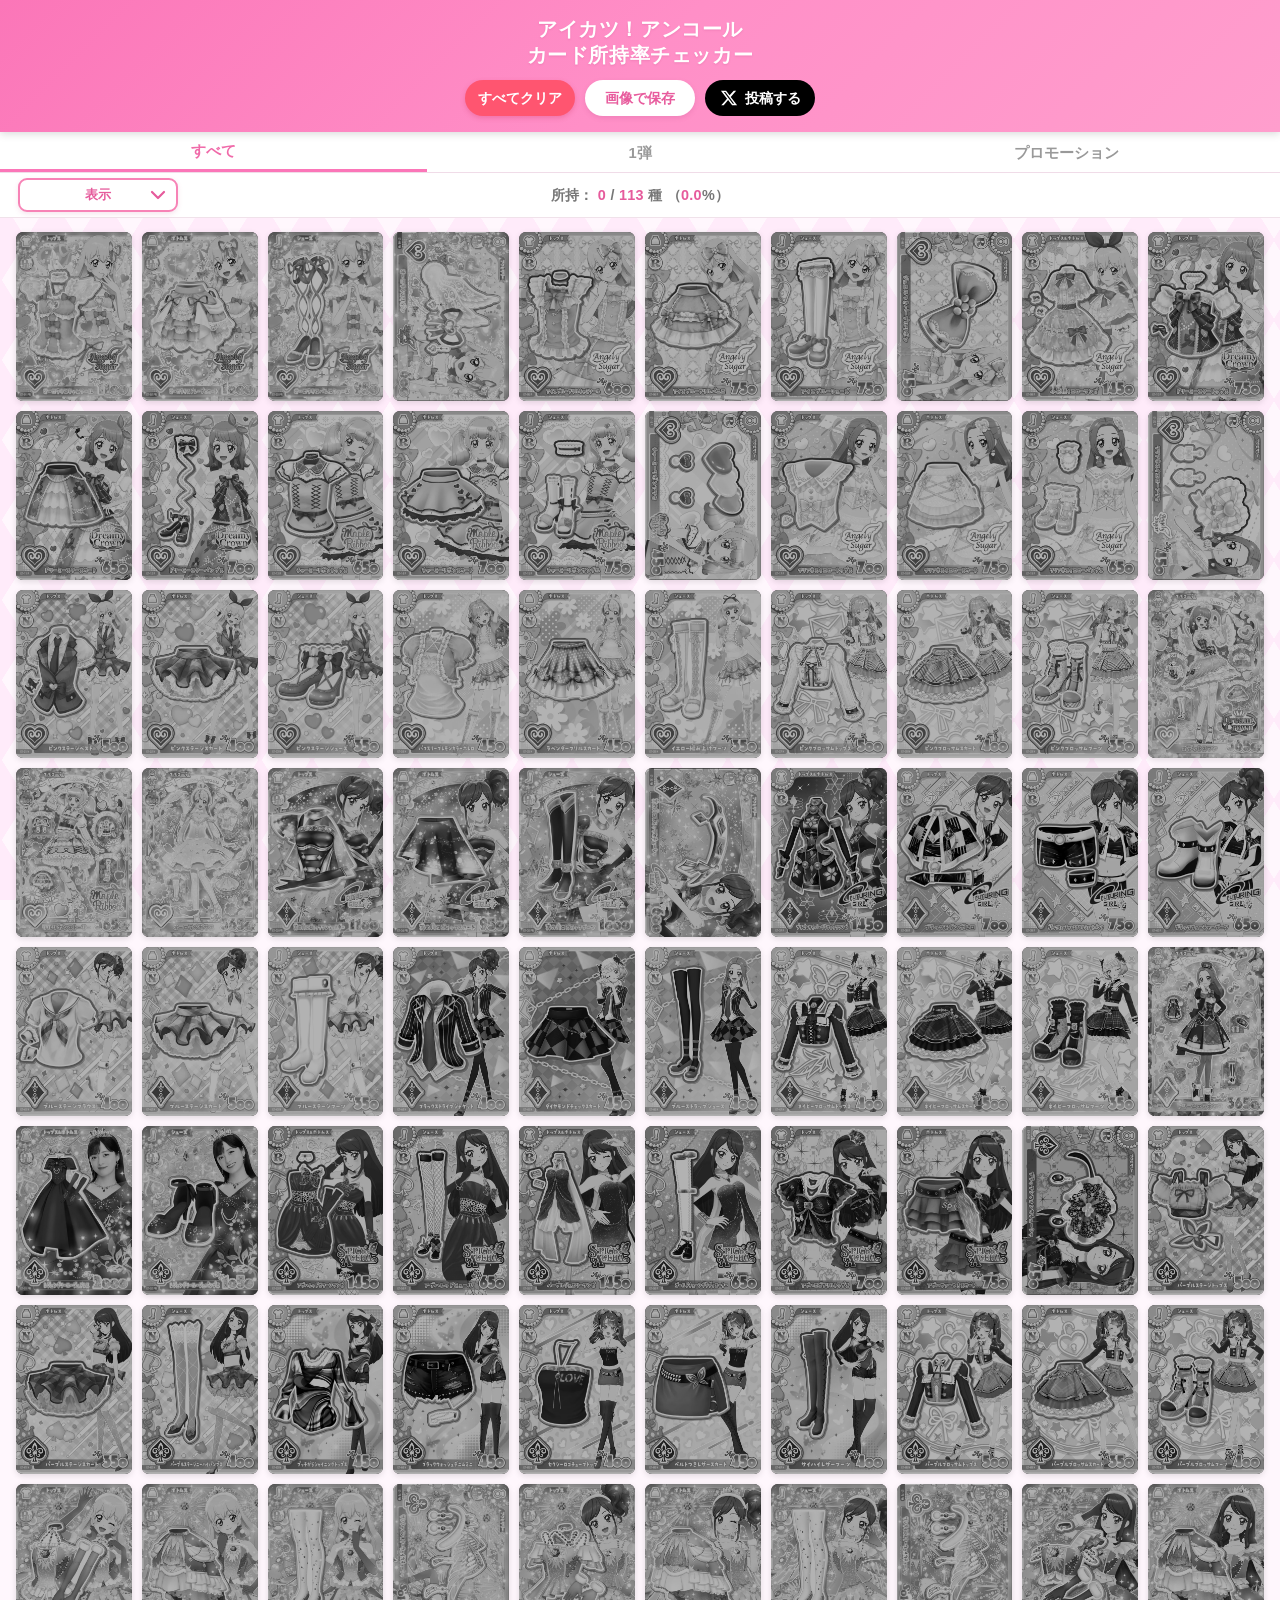
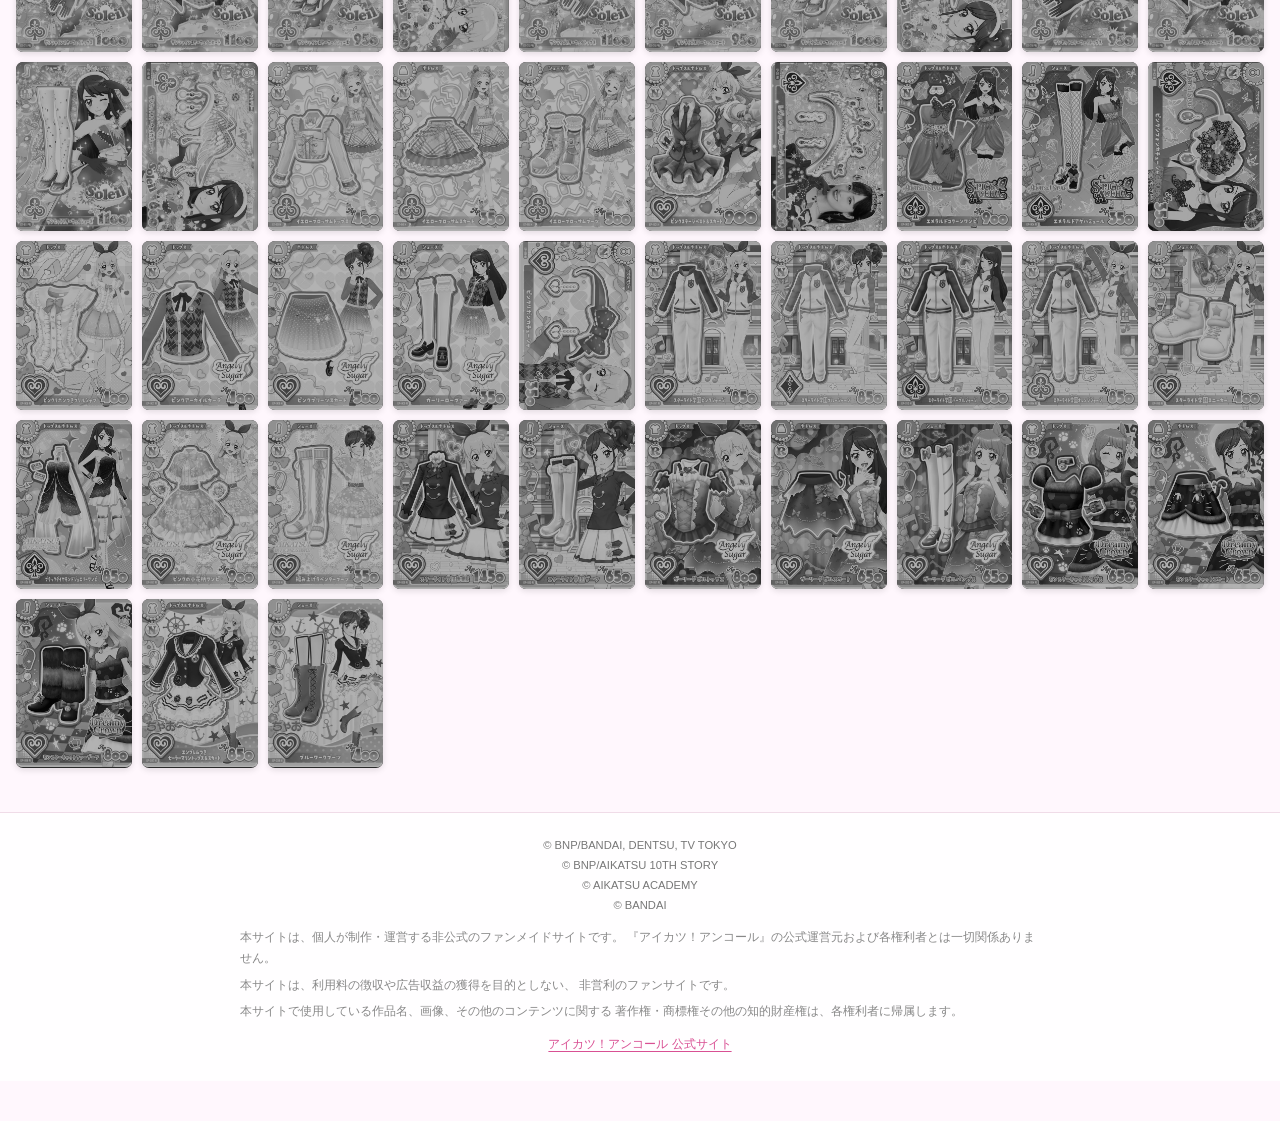
==== commit 701ef9f5: "Add files via upload" ====
--- a/index.html
+++ b/index.html
@@ -246,6 +246,39 @@
 
   <main id="cardGrid" class="card-grid"></main>
 
+  <footer class="site-footer">
+    <div class="site-footer-copyright">
+      <p>© BNP/BANDAI, DENTSU, TV TOKYO</p>
+      <p>© BNP/AIKATSU 10TH STORY</p>
+      <p>© AIKATSU ACADEMY</p>
+      <p>© BANDAI</p>
+    </div>
+
+    <div class="site-footer-notice">
+      <p>
+        本サイトは、個人が制作・運営する非公式のファンメイドサイトです。
+        『アイカツ！アンコール』の公式運営元および各権利者とは一切関係ありません。
+      </p>
+      <p>
+        本サイトは、利用料の徴収や広告収益の獲得を目的としない、
+        非営利のファンサイトです。
+      </p>
+      <p>
+        本サイトで使用している作品名、画像、その他のコンテンツに関する
+        著作権・商標権その他の知的財産権は、各権利者に帰属します。
+      </p>
+    </div>
+
+    <a
+      class="site-footer-link"
+      href="https://dcd.aikatsu.com/encore/"
+      target="_blank"
+      rel="noopener noreferrer"
+    >
+      アイカツ！アンコール 公式サイト
+    </a>
+  </footer>
+
   <script src="cards.js"></script>
   <script src="app.js"></script>
 </body>
--- a/style.css
+++ b/style.css
@@ -143,7 +143,7 @@
 .tab {
   flex: 1;
   min-width: 0;
-  padding: 13px 4px 11px;
+  padding: 10px 4px 8px;
   border: none;
   background: transparent;
   font-family: inherit;
@@ -170,14 +170,15 @@
    所持率・表示ボタン行
 ========================================================= */
 .stats-row {
-  position: relative;
+  position: sticky;
+  top: var(--tabs-bottom, 110px);
   z-index: 95;
   display: flex;
   align-items: center;
   justify-content: space-between;
   gap: 10px;
-  padding: 8px 10px;
-  background: rgba(255, 255, 255, 0.95);
+  padding: 5px 10px;
+  background: rgba(255, 255, 255, 0.97);
   border-bottom: 1px solid #f0e2ea;
 }
 
@@ -554,7 +555,7 @@
   }
 
   .tab {
-    padding: 11px 2px 9px;
+    padding: 9px 2px 7px;
     font-size: 0.82rem;
   }
 
@@ -690,4 +691,57 @@
     animation-duration: 0.01ms !important;
     animation-iteration-count: 1 !important;
   }
+}
+
+/* =========================================================
+   フッター・著作権表記
+========================================================= */
+.site-footer {
+  margin-top: 20px;
+  padding: 22px 16px 26px;
+  background: rgba(255, 255, 255, 0.85);
+  border-top: 1px solid #f0dce8;
+  color: #888;
+  font-size: 0.72rem;
+  line-height: 1.8;
+  overflow-wrap: anywhere;
+  text-align: center;
+}
+
+.site-footer-copyright {
+  margin-bottom: 12px;
+  color: #777;
+  font-size: 0.7rem;
+}
+
+.site-footer-notice {
+  max-width: 800px;
+  margin: 0 auto 12px;
+  text-align: left;
+}
+
+.site-footer-notice p + p {
+  margin-top: 6px;
+}
+
+.site-footer-link {
+  display: inline-block;
+  color: #d94f93;
+  text-decoration: underline;
+  text-underline-offset: 3px;
+}
+
+.site-footer-link:hover {
+  color: #b83276;
+}
+
+@media (max-width: 600px) {
+  .site-footer {
+    padding: 18px 12px 22px;
+    font-size: 0.68rem;
+  }
+
+  .site-footer-copyright {
+    font-size: 0.66rem;
+  }
 }
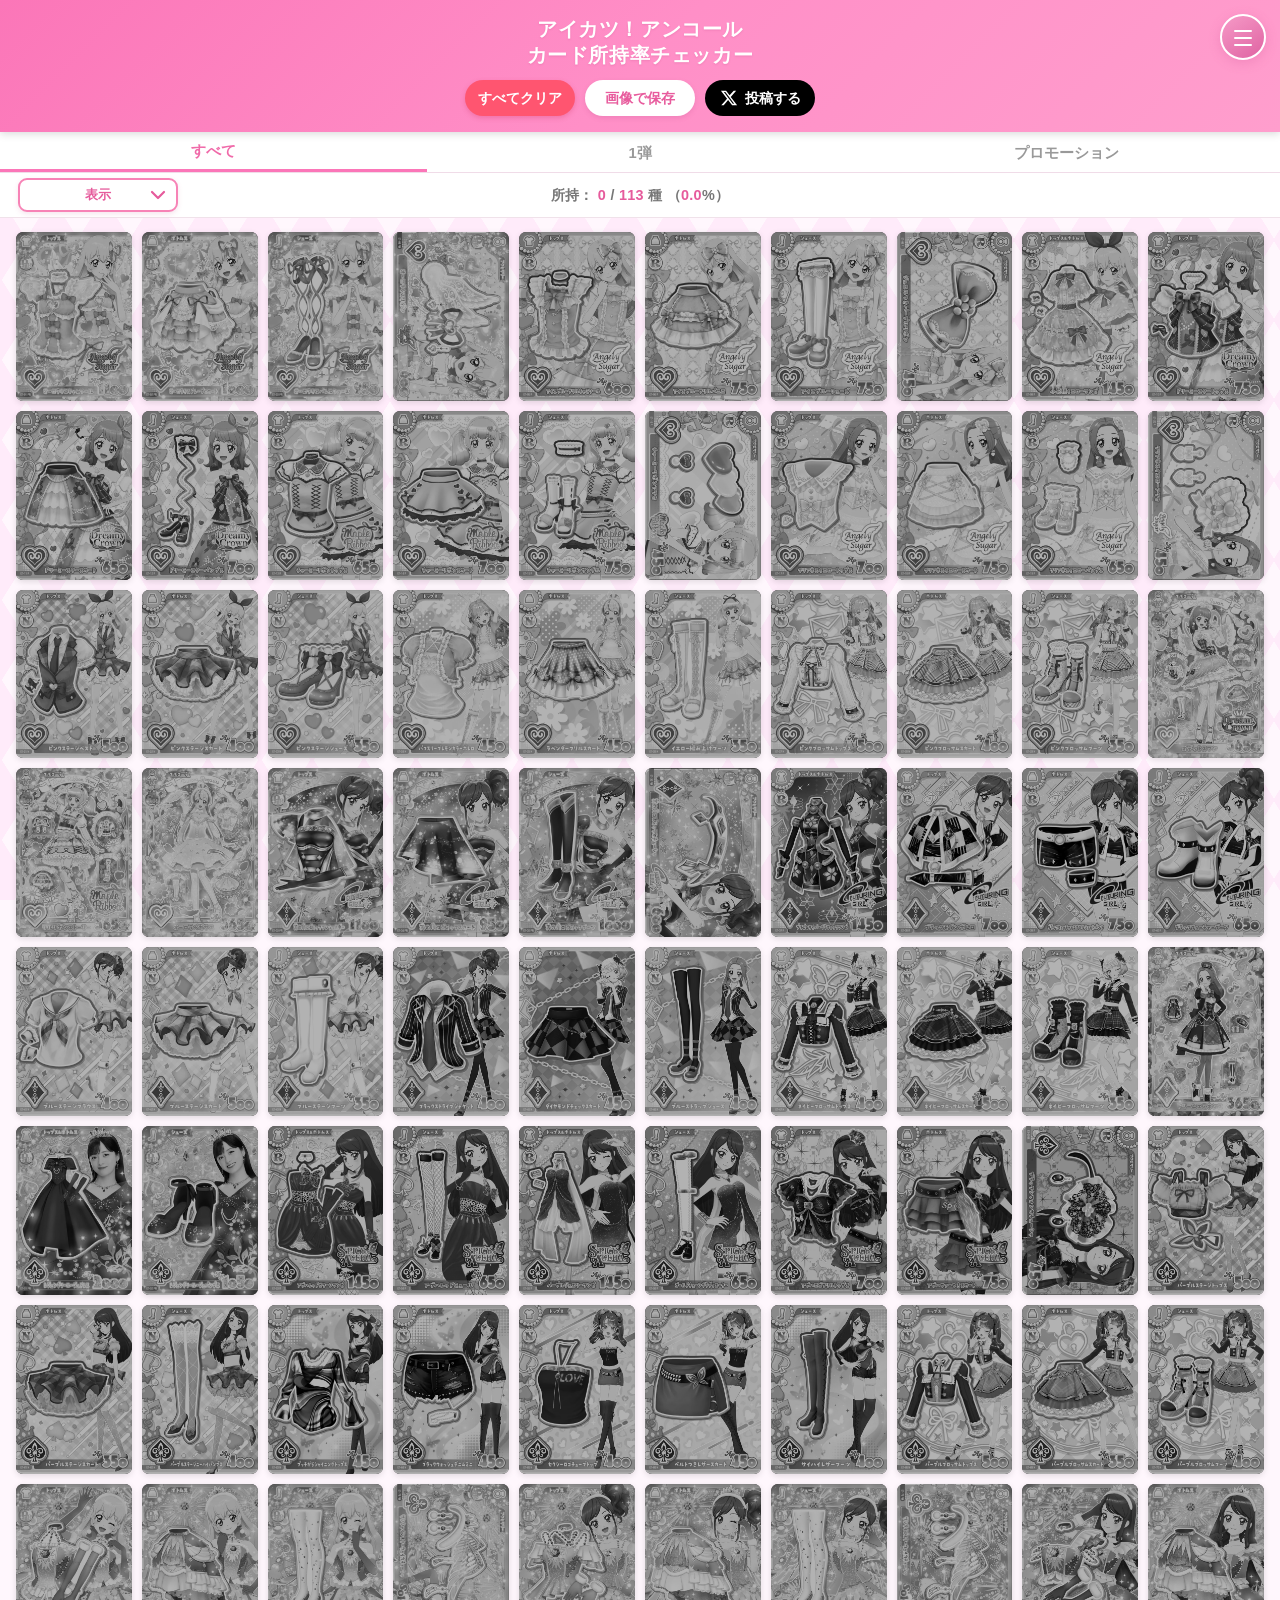
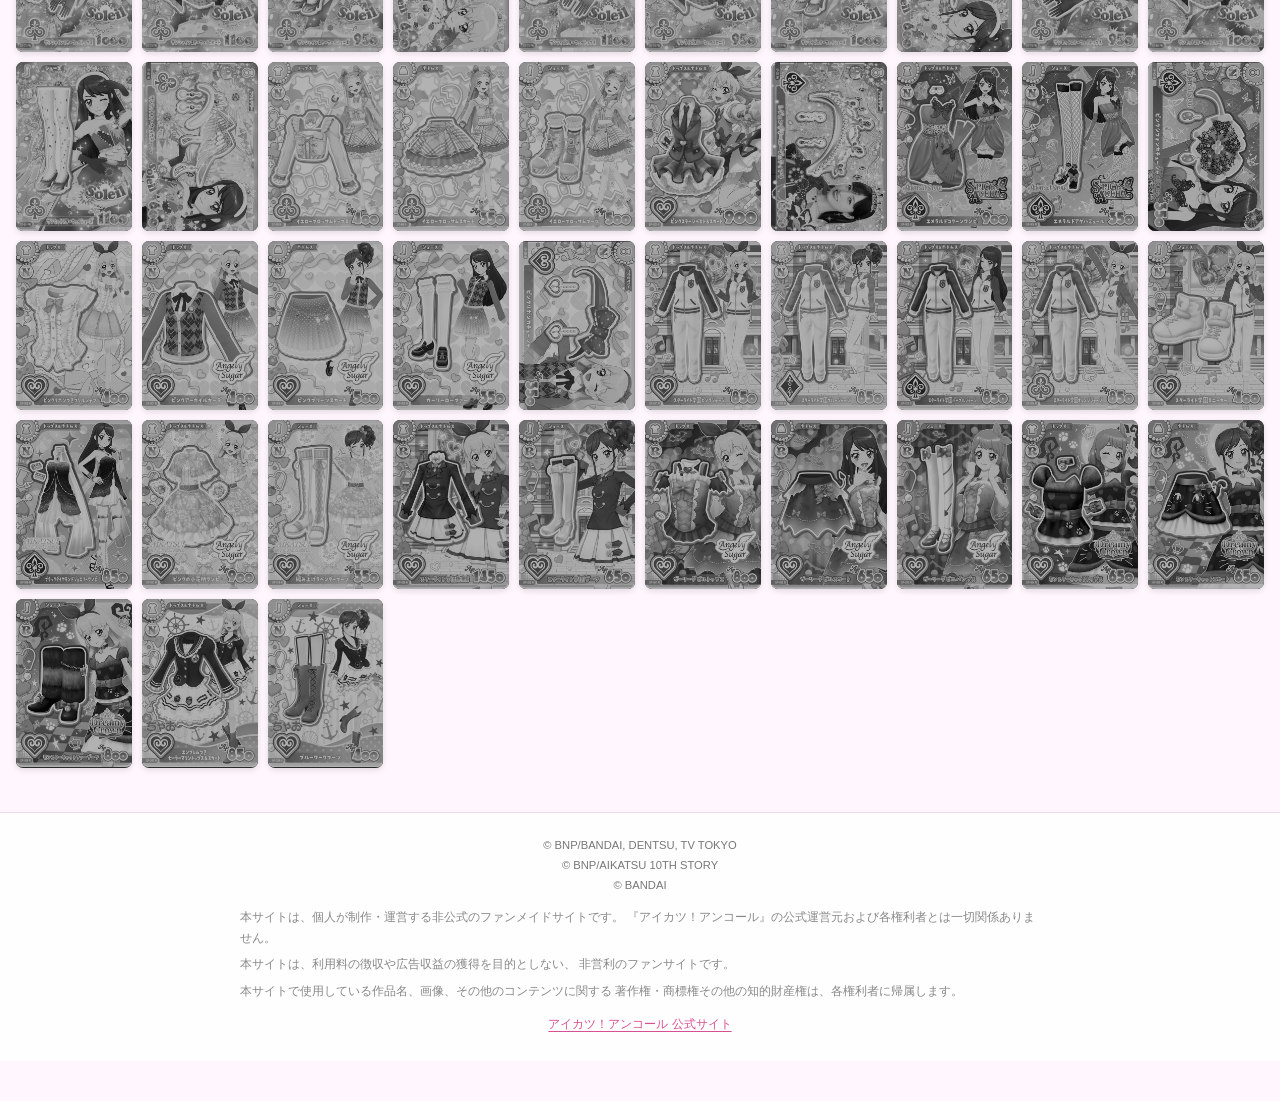
==== commit 1c641b89: "Add files via upload" ====
--- a/index.html
+++ b/index.html
@@ -7,7 +7,7 @@
   <link rel="stylesheet" href="style.css">
 </head>
 <body>
-  <header>
+  <header id="pageTop">
     <h1>
       アイカツ！アンコール<br>
       カード所持率チェッカー
@@ -36,6 +36,80 @@
       </a>
     </div>
   </header>
+
+  <!-- ハンバーガーメニュー -->
+  <div id="navArea">
+    <button
+      type="button"
+      id="menuToggle"
+      class="toggle_btn"
+      aria-label="メニューを開く"
+      aria-expanded="false"
+      aria-controls="siteMenu"
+    >
+      <span></span>
+      <span></span>
+      <span></span>
+    </button>
+
+    <div id="menuMask" aria-hidden="true"></div>
+
+    <nav id="siteMenu" aria-label="サイトメニュー" aria-hidden="true" inert>
+      <div class="menu-heading">
+        <span class="menu-heading-title">メニュー</span>
+        <span class="menu-heading-subtitle">アイカツ！アンコールカード所持率チェッカー</span>
+        <span class="menu-heading-decoration" aria-hidden="true">♡ ✧ ♡</span>
+      </div>
+
+      <ul>
+        <li>
+          <button type="button" class="menu-link" data-modal="about-site">
+            <svg class="menu-arrow" viewBox="0 0 12 12" aria-hidden="true">
+              <path d="M3 1.5 8 6 3 10.5" fill="none" stroke="currentColor"
+                stroke-width="2" stroke-linecap="round" stroke-linejoin="round"/>
+            </svg>
+            <span>このサイトについて</span>
+          </button>
+        </li>
+        <li>
+          <button type="button" class="menu-link" data-modal="how-to-use">
+            <svg class="menu-arrow" viewBox="0 0 12 12" aria-hidden="true">
+              <path d="M3 1.5 8 6 3 10.5" fill="none" stroke="currentColor"
+                stroke-width="2" stroke-linecap="round" stroke-linejoin="round"/>
+            </svg>
+            <span>使い方</span>
+          </button>
+        </li>
+        <li>
+          <button type="button" class="menu-link" data-modal="updates">
+            <svg class="menu-arrow" viewBox="0 0 12 12" aria-hidden="true">
+              <path d="M3 1.5 8 6 3 10.5" fill="none" stroke="currentColor"
+                stroke-width="2" stroke-linecap="round" stroke-linejoin="round"/>
+            </svg>
+            <span>更新情報</span>
+          </button>
+        </li>
+        <li>
+          <button type="button" class="menu-link" data-modal="contact">
+            <svg class="menu-arrow" viewBox="0 0 12 12" aria-hidden="true">
+              <path d="M3 1.5 8 6 3 10.5" fill="none" stroke="currentColor"
+                stroke-width="2" stroke-linecap="round" stroke-linejoin="round"/>
+            </svg>
+            <span>お問い合わせ</span>
+          </button>
+        </li>
+        <li>
+          <button type="button" class="menu-link" data-modal="disclaimer">
+            <svg class="menu-arrow" viewBox="0 0 12 12" aria-hidden="true">
+              <path d="M3 1.5 8 6 3 10.5" fill="none" stroke="currentColor"
+                stroke-width="2" stroke-linecap="round" stroke-linejoin="round"/>
+            </svg>
+            <span>免責事項</span>
+          </button>
+        </li>
+      </ul>
+    </nav>
+  </div>
 
   <nav class="tabs">
     <button class="tab active" data-tab="all" type="button">
@@ -93,153 +167,46 @@
     <div class="settings-group">
       <h2>♦ カードサイズ</h2>
       <div class="settings-options settings-options-two">
-        <button
-          type="button"
-          class="choice-btn"
-          data-setting="size"
-          data-value="large"
-          aria-pressed="true"
-        >大</button>
-
-        <button
-          type="button"
-          class="choice-btn"
-          data-setting="size"
-          data-value="small"
-          aria-pressed="false"
-        >小</button>
+        <button type="button" class="choice-btn" data-setting="size" data-value="large" aria-pressed="true">大</button>
+        <button type="button" class="choice-btn" data-setting="size" data-value="small" aria-pressed="false">小</button>
       </div>
     </div>
 
     <div class="settings-group">
       <h2>♦ パラレルカード</h2>
       <div class="settings-options settings-options-two">
-        <button
-          type="button"
-          class="choice-btn"
-          data-setting="parallel"
-          data-value="show"
-          aria-pressed="false"
-        >表示</button>
-
-        <button
-          type="button"
-          class="choice-btn"
-          data-setting="parallel"
-          data-value="hide"
-          aria-pressed="true"
-        >非表示</button>
+        <button type="button" class="choice-btn" data-setting="parallel" data-value="show" aria-pressed="false">表示</button>
+        <button type="button" class="choice-btn" data-setting="parallel" data-value="hide" aria-pressed="true">非表示</button>
       </div>
     </div>
 
     <div class="settings-group">
       <h2>♦ 所持枚数</h2>
       <div class="settings-options">
-        <button
-          type="button"
-          class="choice-btn"
-          data-setting="count"
-          data-value="all"
-          aria-pressed="true"
-        >すべて</button>
-
-        <button
-          type="button"
-          class="choice-btn"
-          data-setting="count"
-          data-value="0"
-          aria-pressed="true"
-        >0枚</button>
-
-        <button
-          type="button"
-          class="choice-btn"
-          data-setting="count"
-          data-value="1"
-          aria-pressed="true"
-        >1枚</button>
-
-        <button
-          type="button"
-          class="choice-btn"
-          data-setting="count"
-          data-value="2"
-          aria-pressed="true"
-        >2枚</button>
-
-        <button
-          type="button"
-          class="choice-btn"
-          data-setting="count"
-          data-value="3plus"
-          aria-pressed="true"
-        >3枚以上</button>
+        <button type="button" class="choice-btn" data-setting="count" data-value="all" aria-pressed="true">すべて</button>
+        <button type="button" class="choice-btn" data-setting="count" data-value="0" aria-pressed="true">0枚</button>
+        <button type="button" class="choice-btn" data-setting="count" data-value="1" aria-pressed="true">1枚</button>
+        <button type="button" class="choice-btn" data-setting="count" data-value="2" aria-pressed="true">2枚</button>
+        <button type="button" class="choice-btn" data-setting="count" data-value="3plus" aria-pressed="true">3枚以上</button>
       </div>
     </div>
 
     <div class="settings-group">
       <h2>♦ レアリティ</h2>
       <div class="settings-options">
-        <button
-          type="button"
-          class="choice-btn"
-          data-setting="rarity"
-          data-value="all"
-          aria-pressed="true"
-        >すべて</button>
-
-        <button
-          type="button"
-          class="choice-btn"
-          data-setting="rarity"
-          data-value="PR"
-          aria-pressed="true"
-        >PR</button>
-
-        <button
-          type="button"
-          class="choice-btn"
-          data-setting="rarity"
-          data-value="R"
-          aria-pressed="true"
-        >R</button>
-
-        <button
-          type="button"
-          class="choice-btn"
-          data-setting="rarity"
-          data-value="N"
-          aria-pressed="true"
-        >N</button>
-
-        <button
-          type="button"
-          class="choice-btn"
-          data-setting="rarity"
-          data-value="ER"
-          aria-pressed="true"
-        >ER</button>
+        <button type="button" class="choice-btn" data-setting="rarity" data-value="all" aria-pressed="true">すべて</button>
+        <button type="button" class="choice-btn" data-setting="rarity" data-value="PR" aria-pressed="true">PR</button>
+        <button type="button" class="choice-btn" data-setting="rarity" data-value="R" aria-pressed="true">R</button>
+        <button type="button" class="choice-btn" data-setting="rarity" data-value="N" aria-pressed="true">N</button>
+        <button type="button" class="choice-btn" data-setting="rarity" data-value="ER" aria-pressed="true">ER</button>
       </div>
     </div>
 
     <div class="settings-group">
       <h2>♦ 未所持カードの表示</h2>
       <div class="settings-options settings-options-two">
-        <button
-          type="button"
-          class="choice-btn"
-          data-setting="unowned"
-          data-value="gray"
-          aria-pressed="true"
-        >グレー</button>
-
-        <button
-          type="button"
-          class="choice-btn"
-          data-setting="unowned"
-          data-value="color"
-          aria-pressed="false"
-        >カラー</button>
+        <button type="button" class="choice-btn" data-setting="unowned" data-value="gray" aria-pressed="true">グレー</button>
+        <button type="button" class="choice-btn" data-setting="unowned" data-value="color" aria-pressed="false">カラー</button>
       </div>
     </div>
   </section>
@@ -250,7 +217,6 @@
     <div class="site-footer-copyright">
       <p>© BNP/BANDAI, DENTSU, TV TOKYO</p>
       <p>© BNP/AIKATSU 10TH STORY</p>
-      <p>© AIKATSU ACADEMY</p>
       <p>© BANDAI</p>
     </div>
 
--- a/style.css
+++ b/style.css
@@ -1,3 +1,4 @@
+
 /* =========================================================
    基本設定
 ========================================================= */
@@ -199,7 +200,6 @@
   transform: translateX(-50%);
   width: max-content;
   max-width: calc(100% - 120px);
-
   margin-left: 0;
   padding: 0;
   border: 0;
@@ -222,24 +222,20 @@
   display: flex;
   align-items: center;
   justify-content: center;
-
   width: 160px;
   min-width: 108px;
   height: 34px;
   margin-left: 8px;
   padding: 6px 26px;
-
   border: 2px solid #f783b6;
   border-radius: 9px;
   background: #fff;
   color: #e65b9c;
-
   font: inherit;
   font-size: 0.82rem;
   font-weight: 800;
   line-height: 1;
   cursor: pointer;
-
   box-shadow: 0 2px 5px rgba(200, 90, 140, 0.16);
   transition:
     background 0.2s,
@@ -247,7 +243,6 @@
     transform 0.15s;
 }
 
-/* 「表示」はボタン全体の中央に固定 */
 .settings-toggle-label {
   position: absolute;
   left: 50%;
@@ -262,7 +257,6 @@
   pointer-events: none;
 }
 
-/* 矢印の外側：ボタン内の右端に固定 */
 .settings-toggle-icon {
   position: absolute;
   right: 8px;
@@ -284,24 +278,20 @@
   transition: transform 0.2s ease;
 }
 
-/* 開いているときは矢印を回転 */
 .settings-toggle[aria-expanded="true"] .settings-toggle-icon svg {
   transform: rotate(180deg);
 }
 
-/* 開いているとき */
 .settings-toggle[aria-expanded="true"] {
   background: #f783b6;
   color: #fff;
 }
 
-/* 閉じているとき */
 .settings-toggle[aria-expanded="false"] {
   background: #fff;
   color: #e65b9c;
 }
 
-/* ホバー */
 .settings-toggle[aria-expanded="true"]:hover {
   background: #e965a3;
 }
@@ -310,14 +300,12 @@
   background: #fff5fa;
 }
 
-/* 押したとき */
 .settings-toggle:active {
   transform: scale(0.96);
 }
 
 /* =========================================================
    設定メニュー
-   カードに重ねてスライド表示
 ========================================================= */
 .settings-panel {
   position: absolute;
@@ -353,6 +341,18 @@
   display: none !important;
 }
 
+/* 表示メニュー：スクロール中も画面内に固定 */
+.settings-panel:not([hidden]) {
+  position: fixed;
+  top: calc(var(--tabs-bottom, 110px) + 48px);
+  left: 10px;
+  right: 10px;
+  z-index: 200;
+  max-height: calc(100vh - var(--tabs-bottom, 110px) - 58px);
+  overflow-y: auto;
+  overscroll-behavior: contain;
+}
+
 .settings-group + .settings-group {
   margin-top: 13px;
   padding-top: 12px;
@@ -382,7 +382,6 @@
   width: 100px;
 }
 
-/* 設定項目ボタン */
 .choice-btn {
   width: 100%;
   min-width: 0;
@@ -585,6 +584,12 @@
     border-radius: 0 0 14px 14px;
   }
 
+  .settings-panel:not([hidden]) {
+    left: 8px;
+    right: 8px;
+    max-height: calc(100dvh - var(--tabs-bottom, 110px) - 58px);
+  }
+
   .settings-options {
     grid-template-columns: repeat(5, minmax(0, 1fr));
     gap: 5px;
@@ -744,4 +749,823 @@
   .site-footer-copyright {
     font-size: 0.66rem;
   }
+}
+
+/* =========================================================
+   ハンバーガーメニュー
+========================================================= */
+#navArea {
+  --menu-pink: #e85b9d;
+  --menu-dark: #b83e78;
+  --menu-text: #493743;
+  --menu-bg: #fff7fc;
+}
+
+/* 右上の丸いボタン */
+#navArea .toggle_btn {
+  position: fixed;
+  top: 14px;
+  right: 14px;
+  z-index: 1202;
+  display: flex;
+  align-items: center;
+  justify-content: center;
+  width: 46px;
+  height: 46px;
+  padding: 0;
+  border: 2px solid rgba(255, 255, 255, 0.9);
+  border-radius: 50%;
+  background: var(--menu-pink);
+  box-shadow: 0 3px 10px rgba(120, 40, 85, 0.24);
+  cursor: pointer;
+  -webkit-tap-highlight-color: transparent;
+  transition:
+    background 0.25s ease,
+    box-shadow 0.25s ease,
+    transform 0.2s ease;
+}
+
+#navArea .toggle_btn:hover {
+  background: var(--menu-dark);
+  box-shadow: 0 4px 14px rgba(120, 40, 85, 0.32);
+}
+
+#navArea .toggle_btn:active {
+  transform: scale(0.94);
+}
+
+#navArea .toggle_btn:focus-visible {
+  outline: 3px solid #fff;
+  outline-offset: 3px;
+}
+
+/* ハンバーガーの3本線 */
+#navArea .toggle_btn span {
+  position: absolute;
+  left: 12px;
+  display: block;
+  width: 18px;
+  height: 2px;
+  border-radius: 3px;
+  background: #fff;
+  transition:
+    transform 0.35s ease,
+    opacity 0.2s ease,
+    top 0.35s ease;
+}
+
+#navArea .toggle_btn span:nth-child(1) {
+  top: 14px;
+}
+
+#navArea .toggle_btn span:nth-child(2) {
+  top: 21px;
+}
+
+#navArea .toggle_btn span:nth-child(3) {
+  top: 28px;
+}
+
+/* 開いたときは×に変形 */
+#navArea.open .toggle_btn span:nth-child(1) {
+  top: 21px;
+  transform: rotate(45deg);
+}
+
+#navArea.open .toggle_btn span:nth-child(2) {
+  opacity: 0;
+  transform: scaleX(0);
+}
+
+#navArea.open .toggle_btn span:nth-child(3) {
+  top: 21px;
+  transform: rotate(-45deg);
+}
+
+/* 背景マスク */
+#navArea #menuMask {
+  position: fixed;
+  inset: 0;
+  z-index: 1200;
+  background: rgba(50, 31, 44, 0.48);
+  opacity: 0;
+  visibility: hidden;
+  pointer-events: none;
+  transition:
+    opacity 0.35s ease,
+    visibility 0.35s ease;
+}
+
+#navArea.open #menuMask {
+  opacity: 1;
+  visibility: visible;
+  pointer-events: auto;
+  cursor: pointer;
+}
+
+/* 右側からスライドするメニュー */
+#navArea #siteMenu {
+  position: fixed;
+  top: 0;
+  right: 0;
+  z-index: 1201;
+  width: min(310px, 84vw);
+  height: 100vh;
+  height: 100dvh;
+  padding: 84px 24px 28px;
+  overflow-x: hidden;
+  overflow-y: auto;
+  overscroll-behavior: contain;
+  background: var(--menu-bg);
+  box-shadow: -8px 0 28px rgba(70, 30, 55, 0.18);
+  transform: translateX(100%);
+  visibility: hidden;
+  transition:
+    transform 0.4s ease,
+    visibility 0.4s ease;
+}
+
+#navArea.open #siteMenu {
+  transform: translateX(0);
+  visibility: visible;
+}
+
+/* メニュー見出し */
+#navArea .menu-heading {
+  display: flex;
+  flex-direction: column;
+  align-items: flex-start;
+  gap: 5px;
+  margin-bottom: 22px;
+  padding-bottom: 18px;
+  border-bottom: 2px solid #f6c8df;
+  color: var(--menu-dark);
+}
+
+#navArea .menu-heading-icon {
+  margin-bottom: 2px;
+  font-size: 24px;
+  line-height: 1;
+}
+
+#navArea .menu-heading-title {
+  font-size: 1.45rem;
+  font-weight: 900;
+  letter-spacing: 0.12em;
+}
+
+#navArea .menu-heading small {
+  color: #a77b94;
+  font-size: 0.75rem;
+  font-weight: 600;
+  letter-spacing: 0.04em;
+}
+
+/* メニュー一覧 */
+#navArea #siteMenu ul {
+  display: flex;
+  flex-direction: column;
+  gap: 0;
+  margin: 0;
+  padding: 0;
+  list-style: none;
+}
+
+#navArea #siteMenu li {
+  margin: 0;
+  padding: 0;
+  border-bottom: 1px solid #f1dce8;
+}
+
+/* リンクとSVG矢印 */
+#navArea #siteMenu a {
+  display: flex;
+  align-items: center;
+  gap: 12px;
+  min-height: 54px;
+  padding: 14px 4px;
+  color: var(--menu-text);
+  font-size: 15px;
+  font-weight: 700;
+  line-height: 1.5;
+  text-decoration: none;
+  transition:
+    color 0.2s ease,
+    padding-left 0.2s ease;
+}
+
+#navArea #siteMenu .menu-arrow {
+  display: block;
+  flex: 0 0 12px;
+  width: 12px;
+  height: 12px;
+  color: var(--menu-pink);
+  overflow: visible;
+  transition: transform 0.2s ease;
+}
+
+#navArea #siteMenu a:hover {
+  padding-left: 10px;
+  color: var(--menu-dark);
+}
+
+#navArea #siteMenu a:hover .menu-arrow {
+  transform: translateX(3px);
+}
+
+#navArea #siteMenu a:focus-visible {
+  outline: 2px solid var(--menu-pink);
+  outline-offset: -2px;
+  border-radius: 5px;
+}
+
+/* =========================================================
+   案内セクション
+========================================================= */
+#siteInformation {
+  max-width: 960px;
+  margin: 28px auto 0;
+  padding: 0 16px;
+  scroll-margin-top: 24px;
+}
+
+#siteInformation .info-section {
+  margin-top: 18px;
+  padding: 22px 24px;
+  border: 1px solid #f3c7dd;
+  border-radius: 14px;
+  background: rgba(255, 255, 255, 0.92);
+  box-shadow: 0 3px 12px rgba(180, 100, 140, 0.08);
+  scroll-margin-top: 24px;
+}
+
+#siteInformation .info-section h2 {
+  margin-bottom: 14px;
+  padding-bottom: 10px;
+  border-bottom: 1px solid #f5d6e6;
+  color: #d94f93;
+  font-size: 1.05rem;
+  font-weight: 800;
+}
+
+#siteInformation .info-section p,
+#siteInformation .info-section li {
+  color: #665762;
+  font-size: 0.88rem;
+  line-height: 1.9;
+  overflow-wrap: anywhere;
+}
+
+#siteInformation .info-section p + p {
+  margin-top: 8px;
+}
+
+#siteInformation .info-section ol {
+  padding-left: 1.5em;
+}
+
+#siteInformation .info-section li + li {
+  margin-top: 5px;
+}
+
+/* ページ上部への移動先 */
+#pageTop {
+  scroll-margin-top: 0;
+}
+
+/* スマートフォン */
+@media (max-width: 600px) {
+  #navArea .toggle_btn {
+    top: 10px;
+    right: 10px;
+    width: 42px;
+    height: 42px;
+  }
+
+  #navArea .toggle_btn span {
+    left: 10px;
+    width: 18px;
+  }
+
+  #navArea .toggle_btn span:nth-child(1) {
+    top: 12px;
+  }
+
+  #navArea .toggle_btn span:nth-child(2) {
+    top: 19px;
+  }
+
+  #navArea .toggle_btn span:nth-child(3) {
+    top: 26px;
+  }
+
+  #navArea.open .toggle_btn span:nth-child(1) {
+    top: 19px;
+  }
+
+  #navArea.open .toggle_btn span:nth-child(3) {
+    top: 19px;
+  }
+
+  #navArea #siteMenu {
+    width: min(280px, 84vw);
+    padding: 76px 20px 24px;
+  }
+
+  #navArea .menu-heading {
+    margin-bottom: 16px;
+    padding-bottom: 14px;
+  }
+
+  #navArea #siteMenu a {
+    min-height: 50px;
+    font-size: 14px;
+  }
+
+  #siteInformation {
+    margin-top: 20px;
+    padding: 0 10px;
+  }
+
+  #siteInformation .info-section {
+    margin-top: 14px;
+    padding: 17px 15px;
+    border-radius: 12px;
+  }
+
+  #siteInformation .info-section h2 {
+    font-size: 0.98rem;
+  }
+
+  #siteInformation .info-section p,
+  #siteInformation .info-section li {
+    font-size: 0.82rem;
+  }
+}
+
+/* =========================================================
+   メニュー・中央ウィンドウ
+========================================================= */
+
+#navArea {
+  --menu-pink: #ed76ad;
+  --menu-deep-pink: #d94f93;
+  --menu-light-pink: #fff0f7;
+  --menu-purple: #a887cf;
+  --menu-text: #655064;
+}
+
+/* ハンバーガーボタン */
+#navArea .toggle_btn {
+  position: fixed;
+  top: 14px;
+  right: 14px;
+  z-index: 1202;
+  display: flex;
+  align-items: center;
+  justify-content: center;
+  width: 46px;
+  height: 46px;
+  border: 2px solid #fff;
+  border-radius: 50%;
+  background: linear-gradient(145deg, #f69ac7, #df63a2);
+  box-shadow: 0 3px 12px rgba(211, 89, 151, .3);
+  cursor: pointer;
+  transition: background .25s ease, transform .2s ease;
+}
+
+#navArea .toggle_btn:hover {
+  background: linear-gradient(145deg, #f5add0, #d94f93);
+}
+
+#navArea .toggle_btn:active {
+  transform: scale(.94);
+}
+
+#navArea .toggle_btn span {
+  position: absolute;
+  left: 12px;
+  display: block;
+  width: 18px;
+  height: 2px;
+  border-radius: 3px;
+  background: #fff;
+  transition: transform .35s ease, opacity .25s ease;
+}
+
+#navArea .toggle_btn span:nth-child(1) { top: 14px; }
+#navArea .toggle_btn span:nth-child(2) { top: 21px; }
+#navArea .toggle_btn span:nth-child(3) { top: 28px; }
+
+#navArea.open .toggle_btn span:nth-child(1) {
+  transform: translateY(7px) rotate(45deg);
+}
+
+#navArea.open .toggle_btn span:nth-child(2) {
+  opacity: 0;
+}
+
+#navArea.open .toggle_btn span:nth-child(3) {
+  transform: translateY(-7px) rotate(-45deg);
+}
+
+/* メニューの背景 */
+#navArea #menuMask {
+  position: fixed;
+  inset: 0;
+  z-index: 1200;
+  background: rgba(76, 48, 72, .4);
+  opacity: 0;
+  visibility: hidden;
+  pointer-events: none;
+  transition: opacity .3s ease, visibility .3s ease;
+}
+
+#navArea.open #menuMask {
+  opacity: 1;
+  visibility: visible;
+  pointer-events: auto;
+  cursor: pointer;
+}
+
+/* 右側のスライドメニュー */
+#navArea #siteMenu {
+  position: fixed;
+  top: 0;
+  right: 0;
+  z-index: 1201;
+  width: min(320px, 84vw);
+  height: 100vh;
+  height: 100dvh;
+  padding: 82px 22px 28px;
+  overflow-y: auto;
+  overscroll-behavior: contain;
+  background:
+    radial-gradient(circle at 100% 0%, #ffe0ef 0, transparent 38%),
+    linear-gradient(160deg, #fffaff, #fff2f8);
+  box-shadow: -8px 0 28px rgba(120, 56, 94, .18);
+  transform: translateX(100%);
+  visibility: hidden;
+  transition: transform .35s ease, visibility .35s ease;
+}
+
+#navArea.open #siteMenu {
+  transform: translateX(0);
+  visibility: visible;
+}
+
+/* メニュー見出し */
+#navArea .menu-heading {
+  display: flex;
+  flex-direction: column;
+  align-items: flex-start;
+  gap: 8px;
+  margin-bottom: 22px;
+  padding: 0 0 18px;
+  border-bottom: 2px dotted #efb3d1;
+}
+
+#navArea .menu-heading-title {
+  color: var(--menu-deep-pink);
+  font-size: 26px;
+  font-weight: 900;
+  letter-spacing: .12em;
+  text-shadow: 1px 2px 0 #ffe0ef;
+}
+
+#navArea .menu-heading-subtitle {
+  color: #9a6aa2;
+  font-size: 12px;
+  font-weight: 700;
+  line-height: 1.8;
+  overflow-wrap: anywhere;
+}
+
+#navArea .menu-heading-decoration {
+  color: #e994c0;
+  font-size: 15px;
+  letter-spacing: .2em;
+}
+
+/* メニュー項目 */
+#navArea #siteMenu ul {
+  list-style: none;
+  margin: 0;
+  padding: 0;
+}
+
+#navArea #siteMenu li + li {
+  border-top: 1px solid #f5dce9;
+}
+
+#navArea #siteMenu .menu-link {
+  display: flex;
+  align-items: center;
+  gap: 12px;
+  width: 100%;
+  min-height: 54px;
+  padding: 14px 5px;
+  border: 0;
+  background: transparent;
+  color: var(--menu-text);
+  font: inherit;
+  font-size: 15px;
+  font-weight: 700;
+  text-align: left;
+  cursor: pointer;
+  transition: color .2s ease, padding-left .2s ease;
+}
+
+#navArea #siteMenu .menu-arrow {
+  flex: 0 0 12px;
+  width: 12px;
+  height: 12px;
+  color: var(--menu-pink);
+  transition: transform .2s ease;
+}
+
+#navArea #siteMenu .menu-link:hover {
+  padding-left: 11px;
+  color: var(--menu-deep-pink);
+}
+
+#navArea #siteMenu .menu-link:hover .menu-arrow {
+  transform: translateX(3px);
+}
+
+#navArea .toggle_btn:focus-visible,
+#navArea #siteMenu .menu-link:focus-visible {
+  outline: 3px solid #f2a0c6;
+  outline-offset: 3px;
+}
+
+/* =========================================================
+   中央に表示するウィンドウ
+========================================================= */
+
+.info-modal-overlay {
+  position: fixed;
+  inset: 0;
+  z-index: 2000;
+  display: flex;
+  align-items: center;
+  justify-content: center;
+  padding: 24px 16px;
+  background: rgba(75, 48, 73, .42);
+  opacity: 0;
+  visibility: hidden;
+  pointer-events: none;
+  transition: opacity .25s ease, visibility .25s ease;
+}
+
+.info-modal-overlay.is-visible {
+  opacity: 1;
+  visibility: visible;
+  pointer-events: auto;
+}
+
+.info-modal {
+  position: relative;
+  display: flex;
+  flex-direction: column;
+  width: min(520px, 100%);
+  max-height: min(680px, 82vh);
+  max-height: min(680px, 82dvh);
+  overflow: hidden;
+  border: 2px solid #f2bdd7;
+  border-radius: 22px;
+  background: linear-gradient(150deg, #fffaff, #fff3f9);
+  box-shadow:
+    0 16px 50px rgba(92, 45, 79, .22),
+    0 0 0 5px rgba(255, 255, 255, .55);
+  transform: translateY(12px) scale(.97);
+  transition: transform .25s ease;
+}
+
+.info-modal-overlay.is-visible .info-modal {
+  transform: translateY(0) scale(1);
+}
+
+/* ウィンドウの上部 */
+.info-modal-header {
+  position: relative;
+  flex: 0 0 auto;
+  display: flex;
+  align-items: center;
+  gap: 10px;
+  min-height: 64px;
+  padding: 17px 56px 15px 22px;
+  border-bottom: 1px solid #f4d4e4;
+  background: linear-gradient(110deg, #ffe5f1, #f9e9ff);
+}
+
+.info-modal-title {
+  color: #d94f93;
+  font-size: 19px;
+  font-weight: 900;
+  line-height: 1.5;
+}
+
+.info-modal-title::before {
+  content: "♡ ";
+  color: #e994c0;
+}
+
+/* 閉じるボタン */
+.info-modal-close {
+  position: absolute;
+  top: 12px;
+  right: 13px;
+  display: flex;
+  align-items: center;
+  justify-content: center;
+  width: 36px;
+  height: 36px;
+  border: 1px solid #f0c3da;
+  border-radius: 50%;
+  background: #fff;
+  color: #d94f93;
+  font-size: 23px;
+  line-height: 1;
+  cursor: pointer;
+  transition: background .2s ease, transform .2s ease;
+}
+
+.info-modal-close:hover {
+  background: #ffe2f0;
+  transform: rotate(90deg);
+}
+
+/* 内容エリア */
+.info-modal-content {
+  min-height: 0;
+  padding: 22px;
+  overflow-y: auto;
+  overscroll-behavior: contain;
+  scrollbar-width: thin;
+  scrollbar-color: #e994c0 #fff0f7;
+  color: #655064;
+  font-size: 14px;
+  line-height: 1.95;
+  overflow-wrap: anywhere;
+}
+
+.info-modal-content::-webkit-scrollbar {
+  width: 10px;
+}
+
+.info-modal-content::-webkit-scrollbar-track {
+  margin: 8px 0;
+  border: 2px solid #fff3f9;
+  border-radius: 10px;
+  background: #fff0f7;
+}
+
+.info-modal-content::-webkit-scrollbar-thumb {
+  border: 2px solid #fff0f7;
+  border-radius: 10px;
+  background: linear-gradient(#f5b5d5, #dc7db2);
+}
+
+.info-modal-content::-webkit-scrollbar-thumb:hover {
+  background: #d96da6;
+}
+
+.info-modal-content p + p {
+  margin-top: 12px;
+}
+
+.info-modal-content ul,
+.info-modal-content ol {
+  padding-left: 1.5em;
+}
+
+.info-modal-content li + li {
+  margin-top: 7px;
+}
+
+.info-modal-content .update-date {
+  display: inline-block;
+  margin-bottom: 6px;
+  color: #b080b9;
+  font-size: 12px;
+  font-weight: 700;
+}
+
+.info-modal-content .update-item {
+  margin-bottom: 17px;
+  padding: 13px 15px;
+  border: 1px solid #f4d3e4;
+  border-radius: 13px;
+  background: rgba(255, 255, 255, .8);
+}
+
+.info-modal-content .update-item strong {
+  display: block;
+  margin-bottom: 4px;
+  color: #d94f93;
+}
+
+.info-modal-content .contact-link {
+  display: inline-flex;
+  align-items: center;
+  gap: 7px;
+  margin: 8px 0 12px;
+  padding: 10px 17px;
+  border: 1px solid #edb3d1;
+  border-radius: 999px;
+  background: #fff;
+  color: #d94f93;
+  font-weight: 800;
+  text-decoration: none;
+  transition: background .2s ease, transform .2s ease;
+}
+
+.info-modal-content .contact-link:hover {
+  background: #ffe5f1;
+  transform: translateY(-1px);
+}
+
+.info-modal-content .notice {
+  margin-top: 14px;
+  padding: 12px 14px;
+  border-radius: 12px;
+  background: #fff0f7;
+  color: #a34d7e;
+  font-size: 13px;
+  font-weight: 700;
+}
+
+/* スマートフォン */
+@media (max-width: 600px) {
+  #navArea .toggle_btn {
+    top: 10px;
+    right: 10px;
+    width: 42px;
+    height: 42px;
+  }
+
+  #navArea .toggle_btn span {
+    left: 10px;
+    width: 18px;
+  }
+
+  #navArea .toggle_btn span:nth-child(1) { top: 12px; }
+  #navArea .toggle_btn span:nth-child(2) { top: 19px; }
+  #navArea .toggle_btn span:nth-child(3) { top: 26px; }
+
+  #navArea #siteMenu {
+    width: min(290px, 84vw);
+    padding: 74px 20px 24px;
+  }
+
+  #navArea .menu-heading-title {
+    font-size: 24px;
+  }
+
+  .info-modal-overlay {
+    padding: 20px 16px;
+  }
+
+  .info-modal {
+    width: 100%;
+    max-height: 76vh;
+    max-height: 76dvh;
+    border-radius: 19px;
+  }
+
+  .info-modal-header {
+    min-height: 58px;
+    padding: 14px 52px 13px 17px;
+  }
+
+  .info-modal-title {
+    font-size: 17px;
+  }
+
+  .info-modal-close {
+    top: 10px;
+    right: 10px;
+    width: 34px;
+    height: 34px;
+  }
+
+  .info-modal-content {
+    padding: 17px 16px;
+    font-size: 13px;
+  }
+
+  .info-modal-content::-webkit-scrollbar {
+    width: 8px;
+  }
+}
+
+/* 動きを控える設定が有効な場合 */
+@media (prefers-reduced-motion: reduce) {
+  #navArea *,
+  .info-modal-overlay,
+  .info-modal,
+  .info-modal * {
+    transition-duration: .01ms !important;
+  }
 }
